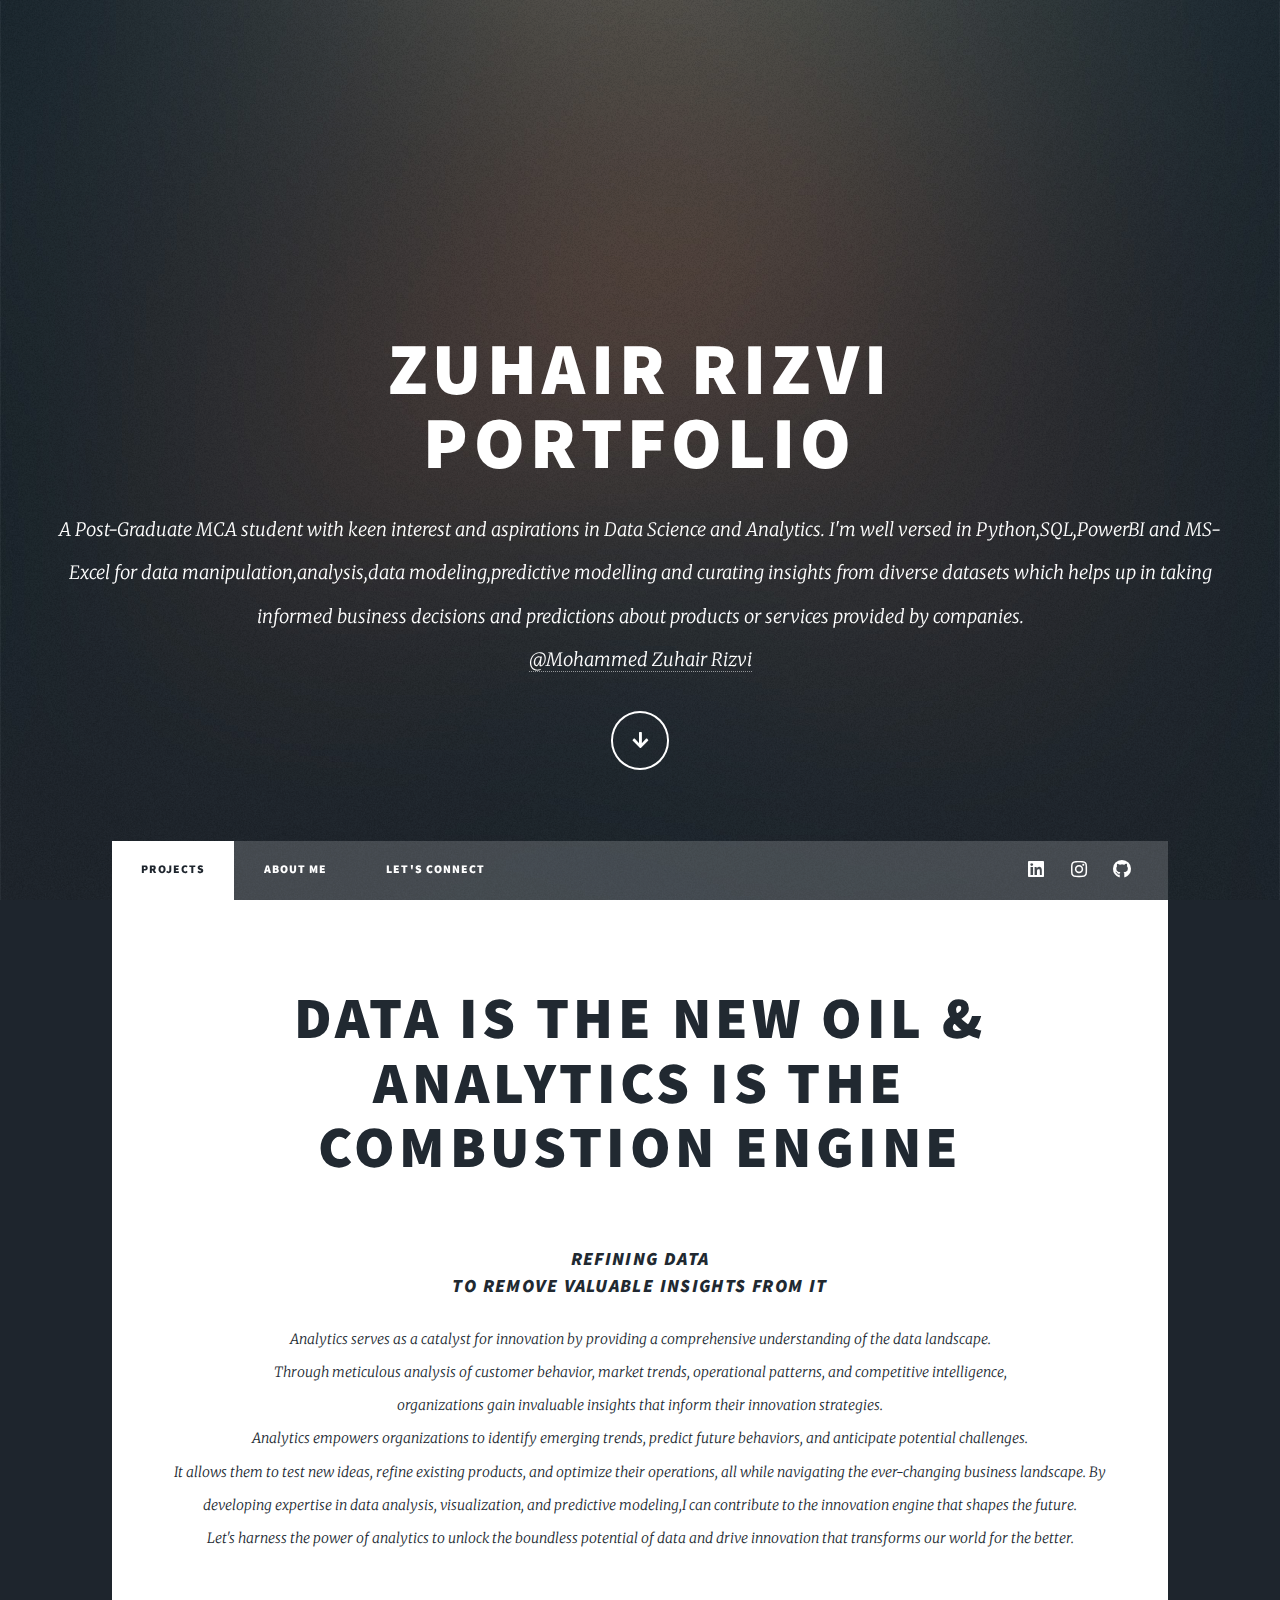
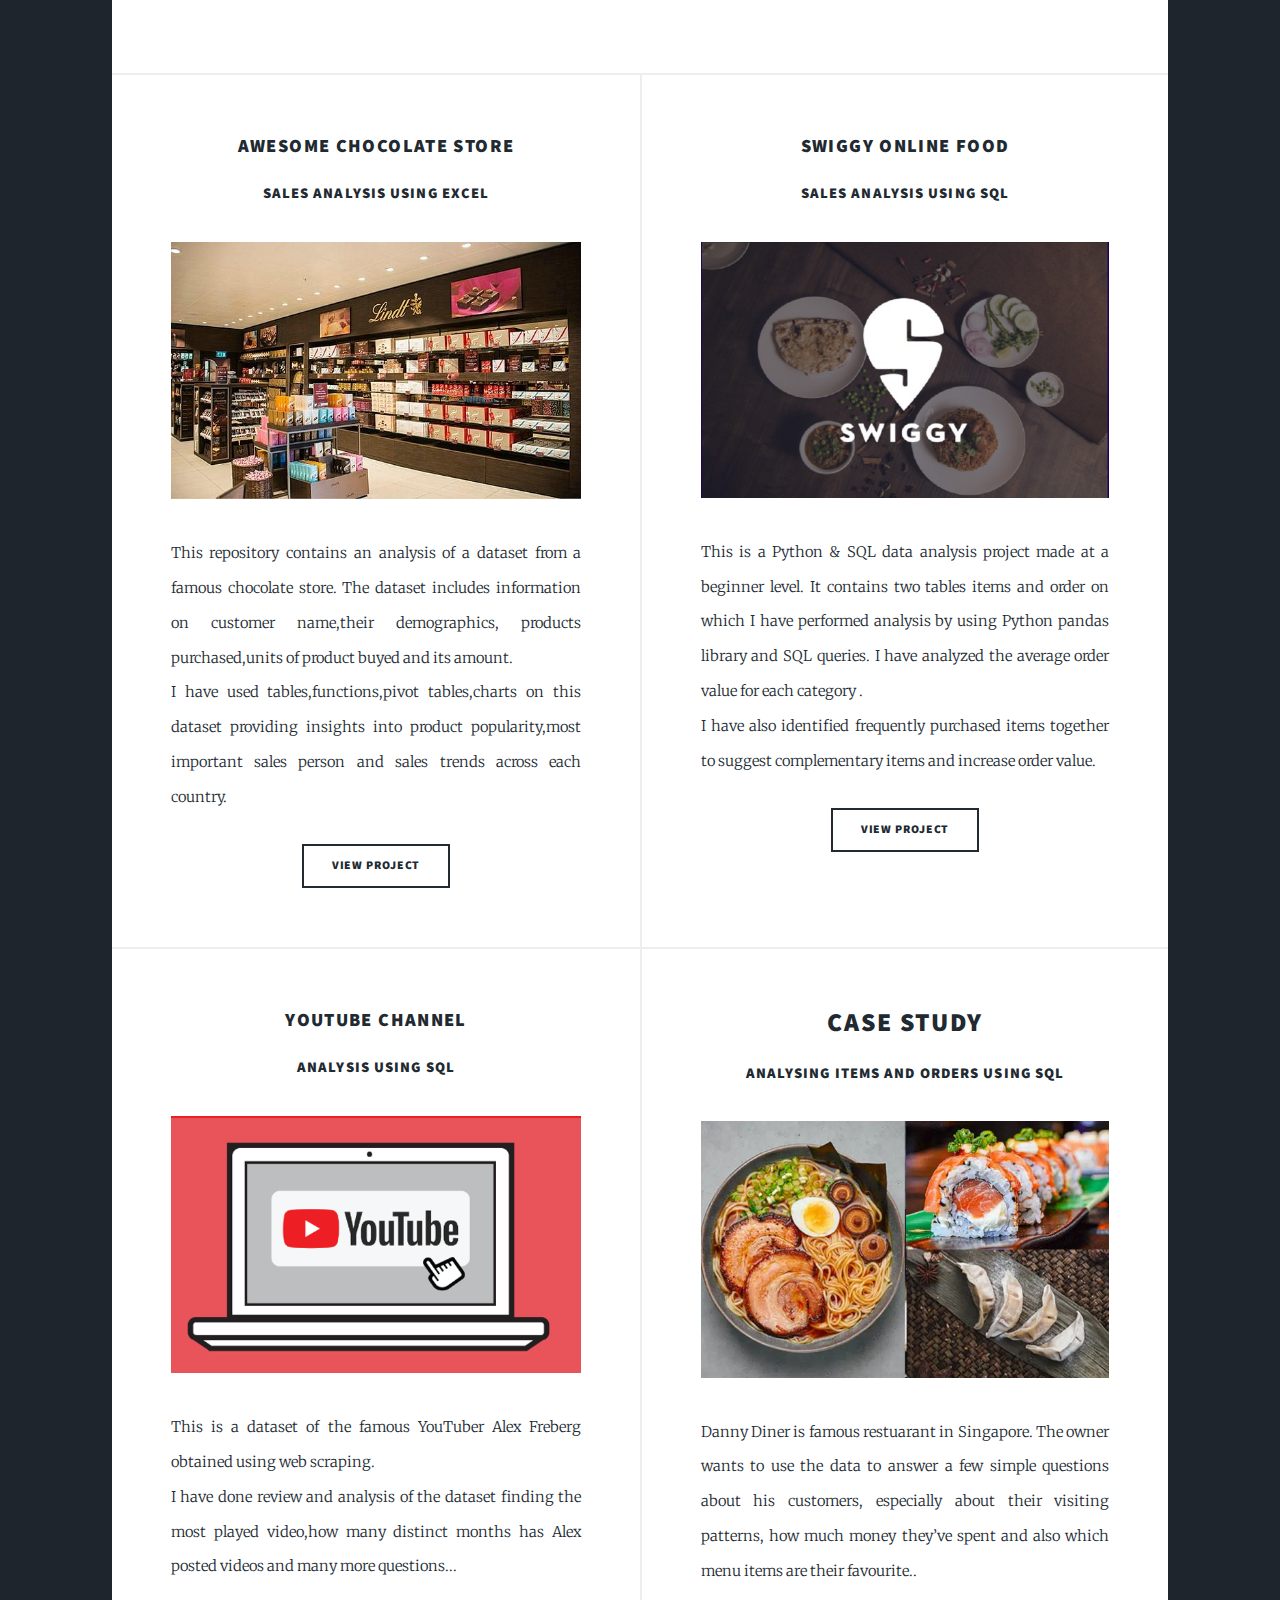
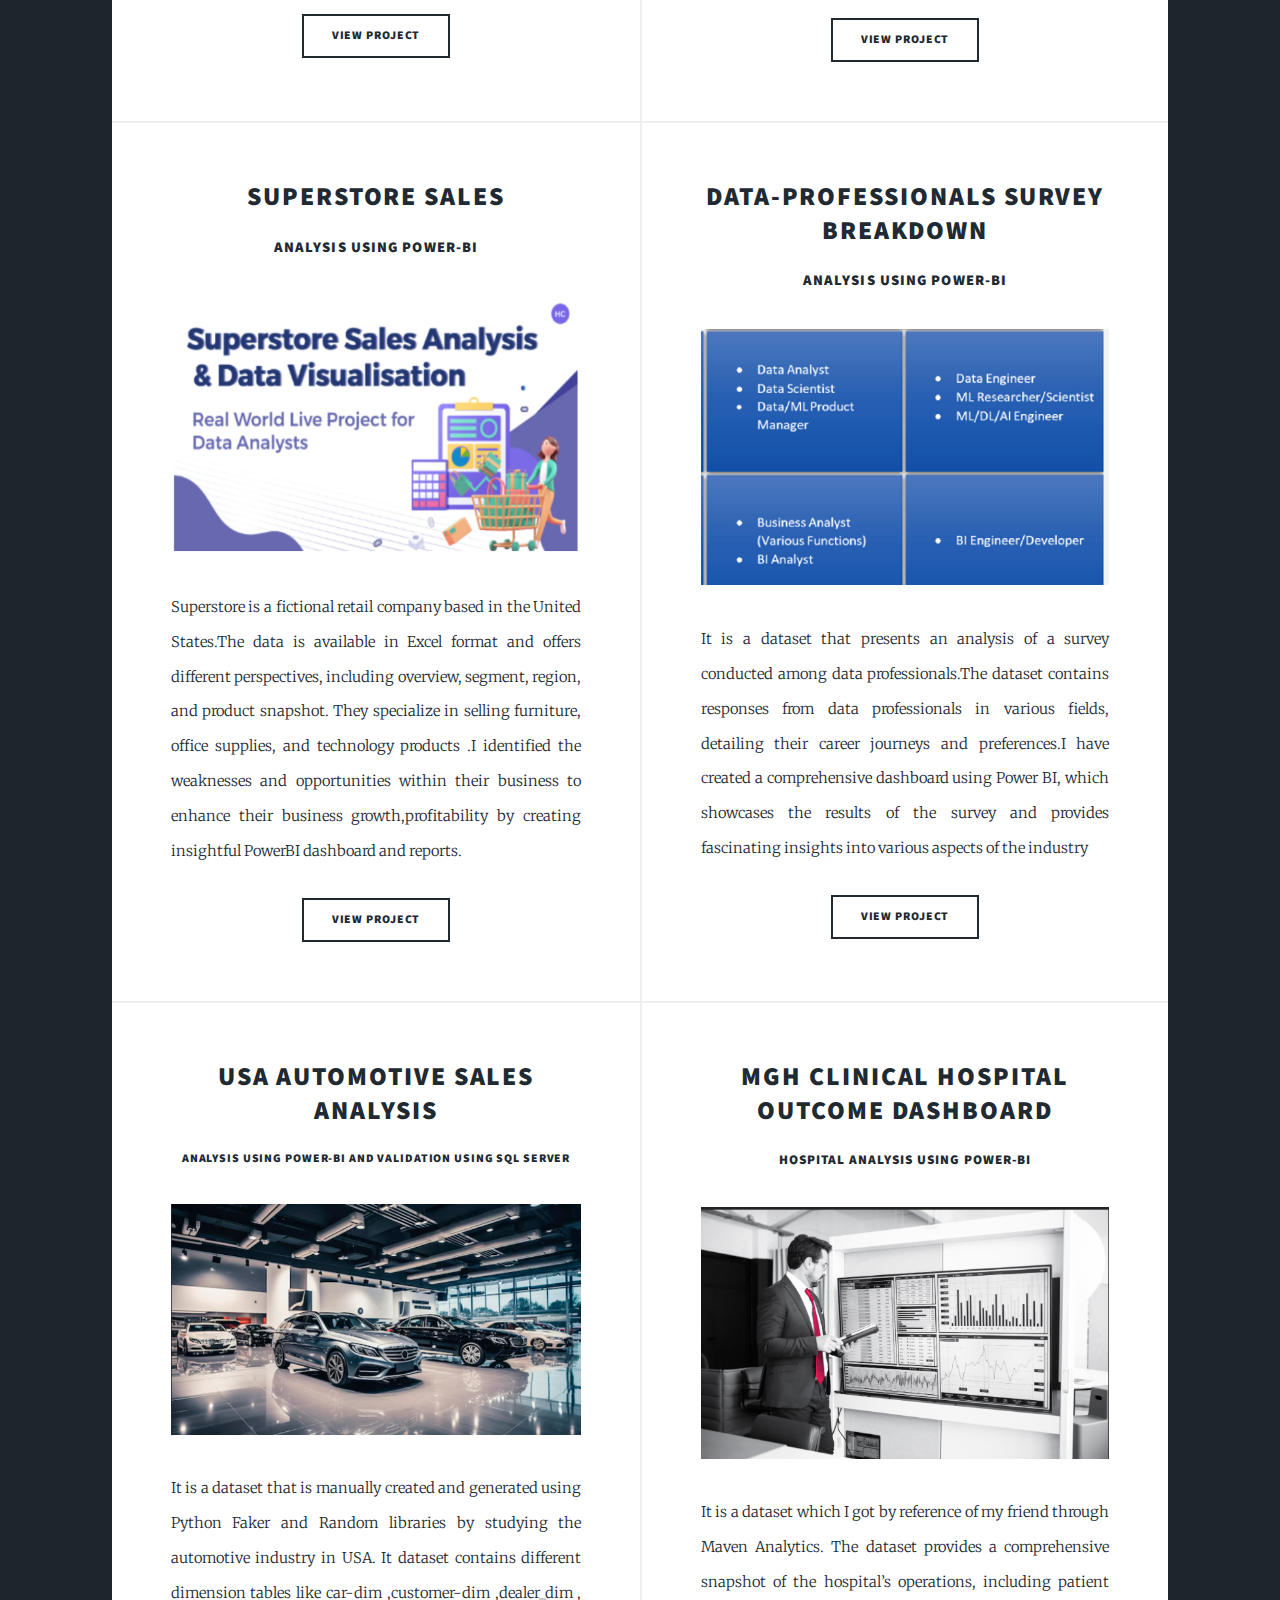
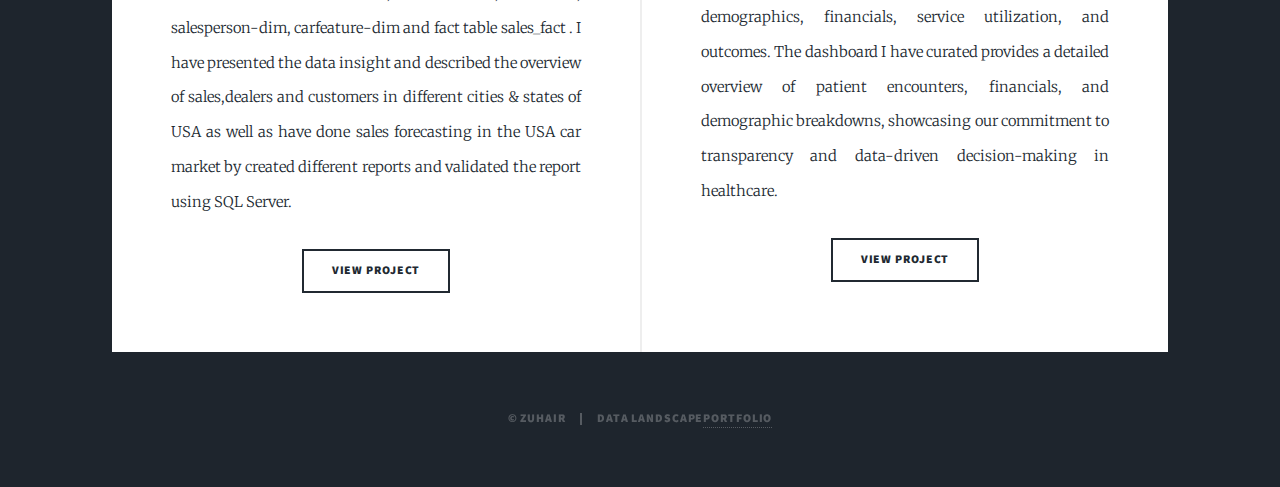
==== index.html @ 1ebadb8a "Add files via upload" ====
<!DOCTYPE HTML>
<!--
	Massively by HTML5 UP
	html5up.net | @ajlkn
	Free for personal and commercial use under the CCA 3.0 license (html5up.net/license)
-->
<html>
	<head>
		<title>Zuhair-Porfolio</title>
		<meta charset="utf-8" />
		<meta name="viewport" content="width=device-width, initial-scale=1, user-scalable=no" />
		<link rel="stylesheet" href="assets/css/main.css" />
		<noscript><link rel="stylesheet" href="assets/css/noscript.css" /></noscript>
	</head>
	<body class="is-preload">

		<!-- Wrapper -->
			<div id="wrapper" class="fade-in">

				<!-- Intro -->
					<div id="intro">
						<h1>Zuhair  Rizvi<br />
						Portfolio</h1>
						<p>A Post-Graduate MCA student with keen interest and aspirations in Data Science and Analytics. I'm well versed in Python,SQL,PowerBI and MS-Excel for data manipulation,analysis,data modeling,predictive modelling and curating insights from diverse datasets which helps up in taking informed business decisions and predictions about products or services provided by companies. <br><a href="https://www.linkedin.com/in/mohammed-zuhair-22825a1aa/">@Mohammed  Zuhair  Rizvi</a></p>
						<ul class="actions">
							<li><a href="#header" class="button icon solid solo fa-arrow-down scrolly">Continue</a></li>
						</ul>
					</div>

				<!-- Header -->
					<header id="header">
						<a href="index.html" class="logo">Portfolio</a>
					</header>

				<!-- Nav -->
					<nav id="nav">
						<ul class="links">
							<li class="active"><a href="index.html">Projects</a></li>
							<li><a href="about.html">About Me</a></li>
							<li><a href="contact.html">Let's Connect</a></li>
						</ul>
						<ul class="icons">
							<li><a href="https://www.linkedin.com/in/mohammed-zuhair-22825a1aa/" class="icon brands fa-linkedin"><span class="label">LinkedIn</span></a></li>
							<li><a href="https://www.instagram.com/mohdzohair19/" class="icon brands fa-instagram"><span class="label">Instagram</span></a></li>
							<li><a href="https://github.com/mzohair18" class="icon brands fa-github"><span class="label">GitHub</span></a></li>
						</ul>
					</nav>

				<!-- Main -->
					<div id="main">

						<!-- Featured Post -->
							<article class="post featured">
								<header class="major">
									<h2>Data is the New Oil &  Analytics is the combustion engine</h2>
									<br>
									<h3><i>Refining Data<br />
									to remove valuable insights from it</i></h3>
									<p style="font-size:14px">Analytics serves as a catalyst for innovation by providing a comprehensive understanding of the data landscape.<br> Through meticulous analysis of customer behavior, market trends, operational patterns, and competitive intelligence,<br> 
										organizations gain invaluable insights that inform their innovation strategies.<br>
										Analytics empowers organizations to identify emerging trends, predict future behaviors, and anticipate potential challenges.<br>
										 It allows them to test new ideas, refine existing products, and optimize their operations,
										 all while navigating the ever-changing business landscape.
										 By developing expertise in data analysis, visualization, and predictive modeling,I can contribute to the innovation engine that shapes the future.<br>  Let's harness the power of analytics
										 to unlock the boundless potential of data and drive innovation that transforms our world for the better.</p>
								</header>
								
							</article>

						<!-- Posts -->
							<section class="posts">
								<article>
									<header>
										
										<h3><a href="#">Awesome Chocolate store</a></h3>
											<h4>Sales analysis using Excel </h4>
									</header>
									<a href="https://github.com/mzohair18/chocolate_store_analysis_SQL" class="image fit"><img src="images/choc.jpg" alt="" /></a>
									<p>This repository contains an analysis of a dataset from a famous chocolate store. The dataset includes information on customer name,their demographics, products purchased,units of product buyed and its amount.<br> I have used tables,functions,pivot tables,charts on this dataset providing insights into product popularity,most important sales person and sales trends across each country.</p>
									<ul class="actions special">
										<li><a href="https://github.com/mzohair18/chocolate_store_analysis_SQL" class="button">VIew Project</a></li>
									</ul>
								</article>
								<article>
									<header>
										
										<h3><a href="#">Swiggy online food</a></h3>
										<h4>Sales Analysis using SQL</h4>
									</header>
									<a href="https://github.com/mzohair18/swiggy_sales_analysis_sql-python/blob/main/swiggy_sales.ipynb" class="image fit"><img src="images/swiggy.jpg" alt="" /></a>
									<p>This is a Python & SQL data analysis project made at a beginner level. It contains two tables items and order on which I have performed analysis by using Python pandas library and SQL queries. I have analyzed the average order value for each category .<br>I have also  identified frequently purchased items together to suggest complementary items and increase order value.</p>
									<ul class="actions special">
										<li><a href="https://github.com/mzohair18/swiggy_sales_analysis_sql-python" class="button">View Project</a></li>
									</ul>
								</article>
								<article>
									<header>
										
										<h3><a href="#">YouTube channel</a></h3>
										<h4>Analysis using SQL</h4>
									</header>
									<a href="https://github.com/mzohair18/youtube_channel_analysis" class="image fit"><img src="images/youtube.jpg" alt="" /></a>
									<p>This is a dataset of the famous YouTuber Alex Freberg obtained using web scraping.<br> I have done review and analysis of the dataset finding the most played video,how many distinct months has Alex posted videos and many more questions... </p>
									<ul class="actions special">
										<li><a href="https://github.com/mzohair18/youtube_channel_analysis/blob/main/ytube_channel_analysis.sql" class="button">View Project</a></li>
									</ul>
								</article>
								<article>
									<header>
										
										<h2><a href="#">Case study </a></h2>
										<h4>Analysing items and orders using SQL</h4>
									</header>
									<a href="https://github.com/mzohair18/danny-s_diner_casestudy/blob/main/answer_queries.sql" class="image fit"><img src="images/sushi_ramen.jpg" alt="" /></a>
									<p>Danny Diner is famous restuarant in Singapore. The owner wants to use the data to answer a few simple questions about his customers, especially about their visiting patterns, how much money they’ve spent and also which menu items are their favourite..</p>
									<ul class="actions special">
										<li><a href="https://github.com/mzohair18/danny-s_diner_casestudy" class="button">View Project</a></li>
									</ul>
								</article>
								<article>
									<header>
										
										<h2><a href="#">SuperStore Sales</a></h2>
										<h4>Analysis using Power-BI</h4>
									</header>
									<a href="https://github.com/mzohair18/superstore_sales_analysis_PowerBI" class="image fit"><img src="images/superstore.jpg" alt="" /></a>
									<p>Superstore is a fictional retail company based in the United States.The data is available in Excel format and offers different perspectives, including overview, segment, region, and product snapshot. They specialize in selling furniture, office supplies, and technology products .I identified the weaknesses and opportunities within their business to enhance their business growth,profitability by creating insightful PowerBI dashboard and reports.</p>
									<ul class="actions special">
										<li><a href="https://github.com/mzohair18/superstore_sales_analysis_PowerBI" class="button">View Project</a></li>
									</ul>
								</article>
								<article>
									<header>
										
										<h2><a href="#">Data-Professionals survey breakdown</a></h2>
										<h4>Analysis using Power-BI</h4>
									</header>
									<a href="https://github.com/mzohair18/data-aspirants_survey" class="image fit"><img src="images/aspirants.jpg" alt="" /></a>
									<p>It is a dataset that presents an analysis of a survey conducted among data professionals.The dataset contains responses from data professionals in various fields, detailing their career journeys and preferences.I have created a comprehensive dashboard using Power BI, which showcases the results of the survey and provides fascinating insights into various aspects of the industry</p>
									<ul class="actions special">
										<li><a href="https://github.com/mzohair18/data-aspirants_survey" class="button">View Project</a></li>
									</ul>
								</article>

								<article>
									<header>
										
										<h2><a href="#">USA Automotive sales analysis</a></h2>
										<h6>Analysis using Power-BI and validation using SQL Server</h6>
									</header>
									<a href="https://github.com/mzohair18/data-aspirants_survey" class="image fit"><img src="images/car_sales.png" alt="" /></a>
									<p>It is a dataset that is manually created and generated using Python Faker and Random libraries by studying the automotive industry in USA. It dataset contains different dimension tables like car-dim ,customer-dim ,dealer_dim , salesperson-dim, carfeature-dim and fact table sales_fact . I have presented the data insight and described the overview of sales,dealers and customers in different cities & states of USA as well as have done sales forecasting in the USA car market by created different reports and validated the report using SQL Server.</p>
									<ul class="actions special">
										<li><a href="https://app.powerbi.com/view?r=eyJrIjoiZjdjOGNkZDQtNWQxMS00YTcwLTgwZmEtOTM4NzhjYzNiODgwIiwidCI6IjBlMDM4ZDY2LTFmZTEtNGRhMS1iNjdiLTEyYTViNDJjNGJhOCJ9" class="button">View Project</a></li>
									</ul>
								</article>

								<article>
									<header>
										
										<h2><a href="#">MGH Clinical Hospital Outcome Dashboard</a></h2>
										<h5>Hospital Analysis using Power-BI</h5>
									</header>
									<a href="https://github.com/mzohair18/data-aspirants_survey" class="image fit"><img src="images/heathcare.PNG" alt="" /></a>
									<p>It is a dataset which I got by reference of my friend through Maven Analytics. The dataset provides a comprehensive snapshot of the hospital’s operations, including patient demographics, financials, service utilization, and outcomes. The dashboard I have curated provides a detailed overview of patient encounters, financials, and demographic breakdowns, showcasing our commitment to transparency and data-driven decision-making in healthcare.</p>
									<ul class="actions special">
										<li><a href="https://app.powerbi.com/view?r=eyJrIjoiNWIwNjM5MGItZDFlMi00YTYyLTk4YjktODhmNTUzYjVlOTY3IiwidCI6IjBlMDM4ZDY2LTFmZTEtNGRhMS1iNjdiLTEyYTViNDJjNGJhOCJ9" class="button">View Project</a></li>
									</ul>
								</article>
							</section>
					</div>

				

				<!-- Copyright -->
				<div id="copyright">
					<ul><li>&copy; Zuhair </li><li>Data Landscape<a href="index.html">Portfolio</a></li></ul>
				</div>

			</div>

		<!-- Scripts -->
			<script src="assets/js/jquery.min.js"></script>
			<script src="assets/js/jquery.scrollex.min.js"></script>
			<script src="assets/js/jquery.scrolly.min.js"></script>
			<script src="assets/js/browser.min.js"></script>
			<script src="assets/js/breakpoints.min.js"></script>
			<script src="assets/js/util.js"></script>
			<script src="assets/js/main.js"></script>

	</body>
</html>
---- assets/css/main.css ----
@import url(fontawesome-all.min.css);
@import url("https://fonts.googleapis.com/css?family=Merriweather:300,700,300italic,700italic|Source+Sans+Pro:900");

/*
	Massively by HTML5 UP
	html5up.net | @ajlkn
	Free for personal and commercial use under the CCA 3.0 license (html5up.net/license)
*/

html, body, div, span, applet, object,
iframe, h1, h2, h3, h4, h5, h6, p, blockquote,
pre, a, abbr, acronym, address, big, cite,
code, del, dfn, em, img, ins, kbd, q, s, samp,
small, strike, strong, sub, sup, tt, var, b,
u, i, center, dl, dt, dd, ol, ul, li, fieldset,
form, label, legend, table, caption, tbody,
tfoot, thead, tr, th, td, article, aside,
canvas, details, embed, figure, figcaption,
footer, header, hgroup, menu, nav, output, ruby,
section, summary, time, mark, audio, video {
	margin: 0;
	padding: 0;
	border: 0;
	font-size: 100%;
	font: inherit;
	vertical-align: baseline;}

article, aside, details, figcaption, figure,
footer, header, hgroup, menu, nav, section {
	display: block;}

body {
	line-height: 1;
}

ol, ul {
	list-style: none;
}

blockquote, q {
	quotes: none;
}

	blockquote:before, blockquote:after, q:before, q:after {
		content: '';
		content: none;
	}

table {
	border-collapse: collapse;
	border-spacing: 0;
}

body {
	-webkit-text-size-adjust: none;
}

mark {
	background-color: transparent;
	color: inherit;
}


input::-moz-focus-inner {
	border: 0;
	padding: 0;
}

input, select, textarea {
	-moz-appearance: none;
	-webkit-appearance: none;
	-ms-appearance: none;
	appearance: none;
}
.img-class{
	object-fit: scale-down;
	height: auto; 
	max-width: 100%;

}

/* Basic */

	@-ms-viewport {
		width: device-width;
	}

	body {
		-ms-overflow-style: scrollbar;
	}

	@media screen and (max-width: 480px) {

		html, body {
			min-width: 320px;
		}

	}

	html {
		box-sizing: border-box;
	}

	*, *:before, *:after {
		box-sizing: inherit;
	}

	body {
		background-color: #1e252d;
	}

		body.is-preload *, body.is-preload *:before, body.is-preload *:after {
			-moz-animation: none !important;
			-webkit-animation: none !important;
			-ms-animation: none !important;
			animation: none !important;
			-moz-transition: none !important;
			-webkit-transition: none !important;
			-ms-transition: none !important;
			transition: none !important;
		}

/* Type */

	html {
		font-size: 16pt;
	}

		@media screen and (max-width: 1680px) {

			html {
				font-size: 12pt;
			}

		}

		@media screen and (max-width: 1280px) {

			html {
				font-size: 11pt;
			}

		}

		@media screen and (max-width: 360px) {

			html {
				font-size: 10pt;
			}

		}

	body {
		color: #212931;
	}

	body, input, select, textarea {
		font-family: "Merriweather", Georgia, serif;
		font-weight: 300;
		font-size: 1rem;
		line-height: 2.375;
	}

	a {
		-moz-transition: color 0.2s ease-in-out, background-color 0.2s ease-in-out, border-color 0.2s ease-in-out, box-shadow 0.2s ease-in-out;
		-webkit-transition: color 0.2s ease-in-out, background-color 0.2s ease-in-out, border-color 0.2s ease-in-out, box-shadow 0.2s ease-in-out;
		-ms-transition: color 0.2s ease-in-out, background-color 0.2s ease-in-out, border-color 0.2s ease-in-out, box-shadow 0.2s ease-in-out;
		transition: color 0.2s ease-in-out, background-color 0.2s ease-in-out, border-color 0.2s ease-in-out, box-shadow 0.2s ease-in-out;
		border-bottom: dotted 1px;
		text-decoration: none;
	}

		a:hover {
			border-bottom-color: transparent;
		}

	strong, b {
		font-weight: 600;
	}

	em, i {
		font-style: italic;
	}

	p {
		text-align: justify;
		margin: 0 0 2rem 0;
	}

	h1, h2, h3, h4, h5, h6 {
		font-family: "Source Sans Pro", Helvetica, sans-serif;
		font-weight: 900;
		line-height: 1.5;
		letter-spacing: 0.075em;
		text-transform: uppercase;
		margin: 0 0 1rem 0;
	}

		h1 a, h2 a, h3 a, h4 a, h5 a, h6 a {
			border-bottom: 0;
			color: inherit;
			text-decoration: none;
		}

	h1 {
		font-size: 4rem;
		line-height: 1.1;
		margin: 0 0 2rem 0;
	}

	h2 {
		font-size: 1.75rem;
		line-height: 1.3;
		margin: 0 0 1.5rem 0;
	}

	h3 {
		font-size: 1.25rem;
		margin: 0 0 1.5rem 0;
	}

	h4 {
		font-size: 1rem;
	}

	h5 {
		font-size: 0.9rem;
	}

	h6 {
		font-size: 0.8rem;
	}

	sub {
		font-size: 0.8rem;
		position: relative;
		top: 0.5rem;
	}

	sup {
		font-size: 0.8rem;
		position: relative;
		top: -0.5rem;
	}

	blockquote {
		border-left: solid 4px;
		font-style: italic;
		margin: 0 0 2rem 0;
		padding: 0.5rem 0 0.5rem 2rem;
	}

	code {
		border: solid 2px;
		font-family: "Courier New", monospace;
		font-size: 0.9rem;
		margin: 0 0.25rem;
		padding: 0.25rem 0.65rem;
	}

	pre {
		-webkit-overflow-scrolling: touch;
		font-family: "Courier New", monospace;
		font-size: 0.9rem;
		margin: 0 0 2rem 0;
	}

		pre code {
			display: block;
			line-height: 1.75;
			padding: 1rem 1.5rem;
			overflow-x: auto;
		}

	hr {
		border: 0;
		border-bottom: solid 2px;
		margin: 3rem 0;
	}

		hr.major {
			margin: 5rem 0;
		}

	.align-left {
		text-align: left;
	}

	.align-center {
		text-align: center;
	}

	.align-right {
		text-align: right;
	}
	.section-header1 {
		text-align: center;
		margin: 0 auto;
		padding: 0 40px;
		font: 300 60px 'Oswald', sans-serif;
		color: #fff;
		text-transform: uppercase;
		letter-spacing: 6px;
	  }

	input, select, textarea {
		color: #212931;
	}

	a {
		color: #212931;
		border-bottom-color: rgba(33, 41, 49, 0.5);
	}

		a:hover {
			border-bottom-color: transparent;
			color: #18bfef !important;
		}

	strong, b {
		color: #212931;
	}

	h1, h2, h3, h4, h5, h6 {
		color: #212931;
	}

	blockquote {
		border-left-color: #eeeeee;
	}

	code {
		background: rgba(220, 220, 220, 0.25);
		border-color: #eeeeee;
	}

	hr {
		border-bottom-color: #eeeeee;
	}

/* Row */

	.row {
		display: flex;
		flex-wrap: wrap;
		box-sizing: border-box;
		align-items: stretch;
	}

		.row > * {
			box-sizing: border-box;
		}

		.row.gtr-uniform > * > :last-child {
			margin-bottom: 0;
		}

		.row.aln-left {
			justify-content: flex-start;
		}

		.row.aln-center {
			justify-content: center;
		}

		.row.aln-right {
			justify-content: flex-end;
		}

		.row.aln-top {
			align-items: flex-start;
		}

		.row.aln-middle {
			align-items: center;
		}

		.row.aln-bottom {
			align-items: flex-end;
		}

		.row > .imp {
			order: -1;
		}

		.row > .col-1 {
			width: 8.33333%;
		}

		.row > .off-1 {
			margin-left: 8.33333%;
		}

		.row > .col-2 {
			width: 16.66667%;
		}

		.row > .off-2 {
			margin-left: 16.66667%;
		}

		.row > .col-3 {
			width: 25%;
		}

		.row > .off-3 {
			margin-left: 25%;
		}

		.row > .col-4 {
			width: 33.33333%;
		}

		.row > .off-4 {
			margin-left: 33.33333%;
		}

		.row > .col-5 {
			width: 41.66667%;
		}

		.row > .off-5 {
			margin-left: 41.66667%;
		}

		.row > .col-6 {
			width: 50%;
		}

		.row > .off-6 {
			margin-left: 50%;
		}

		.row > .col-7 {
			width: 58.33333%;
		}

		.row > .off-7 {
			margin-left: 58.33333%;
		}

		.row > .col-8 {
			width: 66.66667%;
		}

		.row > .off-8 {
			margin-left: 66.66667%;
		}

		.row > .col-9 {
			width: 75%;
		}

		.row > .off-9 {
			margin-left: 75%;
		}

		.row > .col-10 {
			width: 83.33333%;
		}

		.row > .off-10 {
			margin-left: 83.33333%;
		}

		.row > .col-11 {
			width: 91.66667%;
		}

		.row > .off-11 {
			margin-left: 91.66667%;
		}

		.row > .col-12 {
			width: 100%;
		}

		.row > .off-12 {
			margin-left: 100%;
		}

		.row.gtr-0 {
			margin-top: 0;
			margin-left: 0rem;
		}

			.row.gtr-0 > * {
				padding: 0 0 0 0rem;
			}

			.row.gtr-0.gtr-uniform {
				margin-top: 0rem;
			}

				.row.gtr-0.gtr-uniform > * {
					padding-top: 0rem;
				}

		.row.gtr-25 {
			margin-top: 0;
			margin-left: -0.375rem;
		}

			.row.gtr-25 > * {
				padding: 0 0 0 0.375rem;
			}

			.row.gtr-25.gtr-uniform {
				margin-top: -0.375rem;
			}

				.row.gtr-25.gtr-uniform > * {
					padding-top: 0.375rem;
				}

		.row.gtr-50 {
			margin-top: 0;
			margin-left: -0.75rem;
		}

			.row.gtr-50 > * {
				padding: 0 0 0 0.75rem;
			}

			.row.gtr-50.gtr-uniform {
				margin-top: -0.75rem;
			}

				.row.gtr-50.gtr-uniform > * {
					padding-top: 0.75rem;
				}

		.row {
			margin-top: 0;
			margin-left: -1.5rem;
		}

			.row > * {
				padding: 0 0 0 1.5rem;
			}

			.row.gtr-uniform {
				margin-top: -1.5rem;
			}

				.row.gtr-uniform > * {
					padding-top: 1.5rem;
				}

		.row.gtr-150 {
			margin-top: 0;
			margin-left: -2.25rem;
		}

			.row.gtr-150 > * {
				padding: 0 0 0 2.25rem;
			}

			.row.gtr-150.gtr-uniform {
				margin-top: -2.25rem;
			}

				.row.gtr-150.gtr-uniform > * {
					padding-top: 2.25rem;
				}

		.row.gtr-200 {
			margin-top: 0;
			margin-left: -3rem;
		}

			.row.gtr-200 > * {
				padding: 0 0 0 3rem;
			}

			.row.gtr-200.gtr-uniform {
				margin-top: -3rem;
			}

				.row.gtr-200.gtr-uniform > * {
					padding-top: 3rem;
				}

		@media screen and (max-width: 1680px) {

			.row {
				display: flex;
				flex-wrap: wrap;
				box-sizing: border-box;
				align-items: stretch;
			}

				.row > * {
					box-sizing: border-box;
				}

				.row.gtr-uniform > * > :last-child {
					margin-bottom: 0;
				}

				.row.aln-left {
					justify-content: flex-start;
				}

				.row.aln-center {
					justify-content: center;
				}

				.row.aln-right {
					justify-content: flex-end;
				}

				.row.aln-top {
					align-items: flex-start;
				}

				.row.aln-middle {
					align-items: center;
				}

				.row.aln-bottom {
					align-items: flex-end;
				}

				.row > .imp-xlarge {
					order: -1;
				}

				.row > .col-1-xlarge {
					width: 8.33333%;
				}

				.row > .off-1-xlarge {
					margin-left: 8.33333%;
				}

				.row > .col-2-xlarge {
					width: 16.66667%;
				}

				.row > .off-2-xlarge {
					margin-left: 16.66667%;
				}

				.row > .col-3-xlarge {
					width: 25%;
				}

				.row > .off-3-xlarge {
					margin-left: 25%;
				}

				.row > .col-4-xlarge {
					width: 33.33333%;
				}

				.row > .off-4-xlarge {
					margin-left: 33.33333%;
				}

				.row > .col-5-xlarge {
					width: 41.66667%;
				}

				.row > .off-5-xlarge {
					margin-left: 41.66667%;
				}

				.row > .col-6-xlarge {
					width: 50%;
				}

				.row > .off-6-xlarge {
					margin-left: 50%;
				}

				.row > .col-7-xlarge {
					width: 58.33333%;
				}

				.row > .off-7-xlarge {
					margin-left: 58.33333%;
				}

				.row > .col-8-xlarge {
					width: 66.66667%;
				}

				.row > .off-8-xlarge {
					margin-left: 66.66667%;
				}

				.row > .col-9-xlarge {
					width: 75%;
				}

				.row > .off-9-xlarge {
					margin-left: 75%;
				}

				.row > .col-10-xlarge {
					width: 83.33333%;
				}

				.row > .off-10-xlarge {
					margin-left: 83.33333%;
				}

				.row > .col-11-xlarge {
					width: 91.66667%;
				}

				.row > .off-11-xlarge {
					margin-left: 91.66667%;
				}

				.row > .col-12-xlarge {
					width: 100%;
				}

				.row > .off-12-xlarge {
					margin-left: 100%;
				}

				.row.gtr-0 {
					margin-top: 0;
					margin-left: 0rem;
				}

					.row.gtr-0 > * {
						padding: 0 0 0 0rem;
					}

					.row.gtr-0.gtr-uniform {
						margin-top: 0rem;
					}

						.row.gtr-0.gtr-uniform > * {
							padding-top: 0rem;
						}

				.row.gtr-25 {
					margin-top: 0;
					margin-left: -0.375rem;
				}

					.row.gtr-25 > * {
						padding: 0 0 0 0.375rem;
					}

					.row.gtr-25.gtr-uniform {
						margin-top: -0.375rem;
					}

						.row.gtr-25.gtr-uniform > * {
							padding-top: 0.375rem;
						}

				.row.gtr-50 {
					margin-top: 0;
					margin-left: -0.75rem;
				}

					.row.gtr-50 > * {
						padding: 0 0 0 0.75rem;
					}

					.row.gtr-50.gtr-uniform {
						margin-top: -0.75rem;
					}

						.row.gtr-50.gtr-uniform > * {
							padding-top: 0.75rem;
						}

				.row {
					margin-top: 0;
					margin-left: -1.5rem;
				}

					.row > * {
						padding: 0 0 0 1.5rem;
					}

					.row.gtr-uniform {
						margin-top: -1.5rem;
					}

						.row.gtr-uniform > * {
							padding-top: 1.5rem;
						}

				.row.gtr-150 {
					margin-top: 0;
					margin-left: -2.25rem;
				}

					.row.gtr-150 > * {
						padding: 0 0 0 2.25rem;
					}

					.row.gtr-150.gtr-uniform {
						margin-top: -2.25rem;
					}

						.row.gtr-150.gtr-uniform > * {
							padding-top: 2.25rem;
						}

				.row.gtr-200 {
					margin-top: 0;
					margin-left: -3rem;
				}

					.row.gtr-200 > * {
						padding: 0 0 0 3rem;
					}

					.row.gtr-200.gtr-uniform {
						margin-top: -3rem;
					}

						.row.gtr-200.gtr-uniform > * {
							padding-top: 3rem;
						}

		}

		@media screen and (max-width: 1280px) {

			.row {
				display: flex;
				flex-wrap: wrap;
				box-sizing: border-box;
				align-items: stretch;
			}

				.row > * {
					box-sizing: border-box;
				}

				.row.gtr-uniform > * > :last-child {
					margin-bottom: 0;
				}

				.row.aln-left {
					justify-content: flex-start;
				}

				.row.aln-center {
					justify-content: center;
				}

				.row.aln-right {
					justify-content: flex-end;
				}

				.row.aln-top {
					align-items: flex-start;
				}

				.row.aln-middle {
					align-items: center;
				}

				.row.aln-bottom {
					align-items: flex-end;
				}

				.row > .imp-large {
					order: -1;
				}

				.row > .col-1-large {
					width: 8.33333%;
				}

				.row > .off-1-large {
					margin-left: 8.33333%;
				}

				.row > .col-2-large {
					width: 16.66667%;
				}

				.row > .off-2-large {
					margin-left: 16.66667%;
				}

				.row > .col-3-large {
					width: 25%;
				}

				.row > .off-3-large {
					margin-left: 25%;
				}

				.row > .col-4-large {
					width: 33.33333%;
				}

				.row > .off-4-large {
					margin-left: 33.33333%;
				}

				.row > .col-5-large {
					width: 41.66667%;
				}

				.row > .off-5-large {
					margin-left: 41.66667%;
				}

				.row > .col-6-large {
					width: 50%;
				}

				.row > .off-6-large {
					margin-left: 50%;
				}

				.row > .col-7-large {
					width: 58.33333%;
				}

				.row > .off-7-large {
					margin-left: 58.33333%;
				}

				.row > .col-8-large {
					width: 66.66667%;
				}

				.row > .off-8-large {
					margin-left: 66.66667%;
				}

				.row > .col-9-large {
					width: 75%;
				}

				.row > .off-9-large {
					margin-left: 75%;
				}

				.row > .col-10-large {
					width: 83.33333%;
				}

				.row > .off-10-large {
					margin-left: 83.33333%;
				}

				.row > .col-11-large {
					width: 91.66667%;
				}

				.row > .off-11-large {
					margin-left: 91.66667%;
				}

				.row > .col-12-large {
					width: 100%;
				}

				.row > .off-12-large {
					margin-left: 100%;
				}

				.row.gtr-0 {
					margin-top: 0;
					margin-left: 0rem;
				}

					.row.gtr-0 > * {
						padding: 0 0 0 0rem;
					}

					.row.gtr-0.gtr-uniform {
						margin-top: 0rem;
					}

						.row.gtr-0.gtr-uniform > * {
							padding-top: 0rem;
						}

				.row.gtr-25 {
					margin-top: 0;
					margin-left: -0.375rem;
				}

					.row.gtr-25 > * {
						padding: 0 0 0 0.375rem;
					}

					.row.gtr-25.gtr-uniform {
						margin-top: -0.375rem;
					}

						.row.gtr-25.gtr-uniform > * {
							padding-top: 0.375rem;
						}

				.row.gtr-50 {
					margin-top: 0;
					margin-left: -0.75rem;
				}

					.row.gtr-50 > * {
						padding: 0 0 0 0.75rem;
					}

					.row.gtr-50.gtr-uniform {
						margin-top: -0.75rem;
					}

						.row.gtr-50.gtr-uniform > * {
							padding-top: 0.75rem;
						}

				.row {
					margin-top: 0;
					margin-left: -1.5rem;
				}

					.row > * {
						padding: 0 0 0 1.5rem;
					}

					.row.gtr-uniform {
						margin-top: -1.5rem;
					}

						.row.gtr-uniform > * {
							padding-top: 1.5rem;
						}

				.row.gtr-150 {
					margin-top: 0;
					margin-left: -2.25rem;
				}

					.row.gtr-150 > * {
						padding: 0 0 0 2.25rem;
					}

					.row.gtr-150.gtr-uniform {
						margin-top: -2.25rem;
					}

						.row.gtr-150.gtr-uniform > * {
							padding-top: 2.25rem;
						}

				.row.gtr-200 {
					margin-top: 0;
					margin-left: -3rem;
				}

					.row.gtr-200 > * {
						padding: 0 0 0 3rem;
					}

					.row.gtr-200.gtr-uniform {
						margin-top: -3rem;
					}

						.row.gtr-200.gtr-uniform > * {
							padding-top: 3rem;
						}

		}

		@media screen and (max-width: 980px) {

			.row {
				display: flex;
				flex-wrap: wrap;
				box-sizing: border-box;
				align-items: stretch;
			}

				.row > * {
					box-sizing: border-box;
				}

				.row.gtr-uniform > * > :last-child {
					margin-bottom: 0;
				}

				.row.aln-left {
					justify-content: flex-start;
				}

				.row.aln-center {
					justify-content: center;
				}

				.row.aln-right {
					justify-content: flex-end;
				}

				.row.aln-top {
					align-items: flex-start;
				}

				.row.aln-middle {
					align-items: center;
				}

				.row.aln-bottom {
					align-items: flex-end;
				}

				.row > .imp-medium {
					order: -1;
				}

				.row > .col-1-medium {
					width: 8.33333%;
				}

				.row > .off-1-medium {
					margin-left: 8.33333%;
				}

				.row > .col-2-medium {
					width: 16.66667%;
				}

				.row > .off-2-medium {
					margin-left: 16.66667%;
				}

				.row > .col-3-medium {
					width: 25%;
				}

				.row > .off-3-medium {
					margin-left: 25%;
				}

				.row > .col-4-medium {
					width: 33.33333%;
				}

				.row > .off-4-medium {
					margin-left: 33.33333%;
				}

				.row > .col-5-medium {
					width: 41.66667%;
				}

				.row > .off-5-medium {
					margin-left: 41.66667%;
				}

				.row > .col-6-medium {
					width: 50%;
				}

				.row > .off-6-medium {
					margin-left: 50%;
				}

				.row > .col-7-medium {
					width: 58.33333%;
				}

				.row > .off-7-medium {
					margin-left: 58.33333%;
				}

				.row > .col-8-medium {
					width: 66.66667%;
				}

				.row > .off-8-medium {
					margin-left: 66.66667%;
				}

				.row > .col-9-medium {
					width: 75%;
				}

				.row > .off-9-medium {
					margin-left: 75%;
				}

				.row > .col-10-medium {
					width: 83.33333%;
				}

				.row > .off-10-medium {
					margin-left: 83.33333%;
				}

				.row > .col-11-medium {
					width: 91.66667%;
				}

				.row > .off-11-medium {
					margin-left: 91.66667%;
				}

				.row > .col-12-medium {
					width: 100%;
				}

				.row > .off-12-medium {
					margin-left: 100%;
				}

				.row.gtr-0 {
					margin-top: 0;
					margin-left: 0rem;
				}

					.row.gtr-0 > * {
						padding: 0 0 0 0rem;
					}

					.row.gtr-0.gtr-uniform {
						margin-top: 0rem;
					}

						.row.gtr-0.gtr-uniform > * {
							padding-top: 0rem;
						}

				.row.gtr-25 {
					margin-top: 0;
					margin-left: -0.375rem;
				}

					.row.gtr-25 > * {
						padding: 0 0 0 0.375rem;
					}

					.row.gtr-25.gtr-uniform {
						margin-top: -0.375rem;
					}

						.row.gtr-25.gtr-uniform > * {
							padding-top: 0.375rem;
						}

				.row.gtr-50 {
					margin-top: 0;
					margin-left: -0.75rem;
				}

					.row.gtr-50 > * {
						padding: 0 0 0 0.75rem;
					}

					.row.gtr-50.gtr-uniform {
						margin-top: -0.75rem;
					}

						.row.gtr-50.gtr-uniform > * {
							padding-top: 0.75rem;
						}

				.row {
					margin-top: 0;
					margin-left: -1.5rem;
				}

					.row > * {
						padding: 0 0 0 1.5rem;
					}

					.row.gtr-uniform {
						margin-top: -1.5rem;
					}

						.row.gtr-uniform > * {
							padding-top: 1.5rem;
						}

				.row.gtr-150 {
					margin-top: 0;
					margin-left: -2.25rem;
				}

					.row.gtr-150 > * {
						padding: 0 0 0 2.25rem;
					}

					.row.gtr-150.gtr-uniform {
						margin-top: -2.25rem;
					}

						.row.gtr-150.gtr-uniform > * {
							padding-top: 2.25rem;
						}

				.row.gtr-200 {
					margin-top: 0;
					margin-left: -3rem;
				}

					.row.gtr-200 > * {
						padding: 0 0 0 3rem;
					}

					.row.gtr-200.gtr-uniform {
						margin-top: -3rem;
					}

						.row.gtr-200.gtr-uniform > * {
							padding-top: 3rem;
						}

		}

		@media screen and (max-width: 736px) {

			.row {
				display: flex;
				flex-wrap: wrap;
				box-sizing: border-box;
				align-items: stretch;
			}

				.row > * {
					box-sizing: border-box;
				}

				.row.gtr-uniform > * > :last-child {
					margin-bottom: 0;
				}

				.row.aln-left {
					justify-content: flex-start;
				}

				.row.aln-center {
					justify-content: center;
				}

				.row.aln-right {
					justify-content: flex-end;
				}

				.row.aln-top {
					align-items: flex-start;
				}

				.row.aln-middle {
					align-items: center;
				}

				.row.aln-bottom {
					align-items: flex-end;
				}

				.row > .imp-small {
					order: -1;
				}

				.row > .col-1-small {
					width: 8.33333%;
				}

				.row > .off-1-small {
					margin-left: 8.33333%;
				}

				.row > .col-2-small {
					width: 16.66667%;
				}

				.row > .off-2-small {
					margin-left: 16.66667%;
				}

				.row > .col-3-small {
					width: 25%;
				}

				.row > .off-3-small {
					margin-left: 25%;
				}

				.row > .col-4-small {
					width: 33.33333%;
				}

				.row > .off-4-small {
					margin-left: 33.33333%;
				}

				.row > .col-5-small {
					width: 41.66667%;
				}

				.row > .off-5-small {
					margin-left: 41.66667%;
				}

				.row > .col-6-small {
					width: 50%;
				}

				.row > .off-6-small {
					margin-left: 50%;
				}

				.row > .col-7-small {
					width: 58.33333%;
				}

				.row > .off-7-small {
					margin-left: 58.33333%;
				}

				.row > .col-8-small {
					width: 66.66667%;
				}

				.row > .off-8-small {
					margin-left: 66.66667%;
				}

				.row > .col-9-small {
					width: 75%;
				}

				.row > .off-9-small {
					margin-left: 75%;
				}

				.row > .col-10-small {
					width: 83.33333%;
				}

				.row > .off-10-small {
					margin-left: 83.33333%;
				}

				.row > .col-11-small {
					width: 91.66667%;
				}

				.row > .off-11-small {
					margin-left: 91.66667%;
				}

				.row > .col-12-small {
					width: 100%;
				}

				.row > .off-12-small {
					margin-left: 100%;
				}

				.row.gtr-0 {
					margin-top: 0;
					margin-left: 0rem;
				}

					.row.gtr-0 > * {
						padding: 0 0 0 0rem;
					}

					.row.gtr-0.gtr-uniform {
						margin-top: 0rem;
					}

						.row.gtr-0.gtr-uniform > * {
							padding-top: 0rem;
						}

				.row.gtr-25 {
					margin-top: 0;
					margin-left: -0.375rem;
				}

					.row.gtr-25 > * {
						padding: 0 0 0 0.375rem;
					}

					.row.gtr-25.gtr-uniform {
						margin-top: -0.375rem;
					}

						.row.gtr-25.gtr-uniform > * {
							padding-top: 0.375rem;
						}

				.row.gtr-50 {
					margin-top: 0;
					margin-left: -0.75rem;
				}

					.row.gtr-50 > * {
						padding: 0 0 0 0.75rem;
					}

					.row.gtr-50.gtr-uniform {
						margin-top: -0.75rem;
					}

						.row.gtr-50.gtr-uniform > * {
							padding-top: 0.75rem;
						}

				.row {
					margin-top: 0;
					margin-left: -1.5rem;
				}

					.row > * {
						padding: 0 0 0 1.5rem;
					}

					.row.gtr-uniform {
						margin-top: -1.5rem;
					}

						.row.gtr-uniform > * {
							padding-top: 1.5rem;
						}

				.row.gtr-150 {
					margin-top: 0;
					margin-left: -2.25rem;
				}

					.row.gtr-150 > * {
						padding: 0 0 0 2.25rem;
					}

					.row.gtr-150.gtr-uniform {
						margin-top: -2.25rem;
					}

						.row.gtr-150.gtr-uniform > * {
							padding-top: 2.25rem;
						}

				.row.gtr-200 {
					margin-top: 0;
					margin-left: -3rem;
				}

					.row.gtr-200 > * {
						padding: 0 0 0 3rem;
					}

					.row.gtr-200.gtr-uniform {
						margin-top: -3rem;
					}

						.row.gtr-200.gtr-uniform > * {
							padding-top: 3rem;
						}

		}

		@media screen and (max-width: 480px) {

			.row {
				display: flex;
				flex-wrap: wrap;
				box-sizing: border-box;
				align-items: stretch;
			}

				.row > * {
					box-sizing: border-box;
				}

				.row.gtr-uniform > * > :last-child {
					margin-bottom: 0;
				}

				.row.aln-left {
					justify-content: flex-start;
				}

				.row.aln-center {
					justify-content: center;
				}

				.row.aln-right {
					justify-content: flex-end;
				}

				.row.aln-top {
					align-items: flex-start;
				}

				.row.aln-middle {
					align-items: center;
				}

				.row.aln-bottom {
					align-items: flex-end;
				}

				.row > .imp-xsmall {
					order: -1;
				}

				.row > .col-1-xsmall {
					width: 8.33333%;
				}

				.row > .off-1-xsmall {
					margin-left: 8.33333%;
				}

				.row > .col-2-xsmall {
					width: 16.66667%;
				}

				.row > .off-2-xsmall {
					margin-left: 16.66667%;
				}

				.row > .col-3-xsmall {
					width: 25%;
				}

				.row > .off-3-xsmall {
					margin-left: 25%;
				}

				.row > .col-4-xsmall {
					width: 33.33333%;
				}

				.row > .off-4-xsmall {
					margin-left: 33.33333%;
				}

				.row > .col-5-xsmall {
					width: 41.66667%;
				}

				.row > .off-5-xsmall {
					margin-left: 41.66667%;
				}

				.row > .col-6-xsmall {
					width: 50%;
				}

				.row > .off-6-xsmall {
					margin-left: 50%;
				}

				.row > .col-7-xsmall {
					width: 58.33333%;
				}

				.row > .off-7-xsmall {
					margin-left: 58.33333%;
				}

				.row > .col-8-xsmall {
					width: 66.66667%;
				}

				.row > .off-8-xsmall {
					margin-left: 66.66667%;
				}

				.row > .col-9-xsmall {
					width: 75%;
				}

				.row > .off-9-xsmall {
					margin-left: 75%;
				}

				.row > .col-10-xsmall {
					width: 83.33333%;
				}

				.row > .off-10-xsmall {
					margin-left: 83.33333%;
				}

				.row > .col-11-xsmall {
					width: 91.66667%;
				}

				.row > .off-11-xsmall {
					margin-left: 91.66667%;
				}

				.row > .col-12-xsmall {
					width: 100%;
				}

				.row > .off-12-xsmall {
					margin-left: 100%;
				}

				.row.gtr-0 {
					margin-top: 0;
					margin-left: 0rem;
				}

					.row.gtr-0 > * {
						padding: 0 0 0 0rem;
					}

					.row.gtr-0.gtr-uniform {
						margin-top: 0rem;
					}

						.row.gtr-0.gtr-uniform > * {
							padding-top: 0rem;
						}

				.row.gtr-25 {
					margin-top: 0;
					margin-left: -0.375rem;
				}

					.row.gtr-25 > * {
						padding: 0 0 0 0.375rem;
					}

					.row.gtr-25.gtr-uniform {
						margin-top: -0.375rem;
					}

						.row.gtr-25.gtr-uniform > * {
							padding-top: 0.375rem;
						}

				.row.gtr-50 {
					margin-top: 0;
					margin-left: -0.75rem;
				}

					.row.gtr-50 > * {
						padding: 0 0 0 0.75rem;
					}

					.row.gtr-50.gtr-uniform {
						margin-top: -0.75rem;
					}

						.row.gtr-50.gtr-uniform > * {
							padding-top: 0.75rem;
						}

				.row {
					margin-top: 0;
					margin-left: -1.5rem;
				}

					.row > * {
						padding: 0 0 0 1.5rem;
					}

					.row.gtr-uniform {
						margin-top: -1.5rem;
					}

						.row.gtr-uniform > * {
							padding-top: 1.5rem;
						}

				.row.gtr-150 {
					margin-top: 0;
					margin-left: -2.25rem;
				}

					.row.gtr-150 > * {
						padding: 0 0 0 2.25rem;
					}

					.row.gtr-150.gtr-uniform {
						margin-top: -2.25rem;
					}

						.row.gtr-150.gtr-uniform > * {
							padding-top: 2.25rem;
						}

				.row.gtr-200 {
					margin-top: 0;
					margin-left: -3rem;
				}

					.row.gtr-200 > * {
						padding: 0 0 0 3rem;
					}

					.row.gtr-200.gtr-uniform {
						margin-top: -3rem;
					}

						.row.gtr-200.gtr-uniform > * {
							padding-top: 3rem;
						}

		}

		@media screen and (max-width: 360px) {

			.row {
				display: flex;
				flex-wrap: wrap;
				box-sizing: border-box;
				align-items: stretch;
			}

				.row > * {
					box-sizing: border-box;
				}

				.row.gtr-uniform > * > :last-child {
					margin-bottom: 0;
				}

				.row.aln-left {
					justify-content: flex-start;
				}

				.row.aln-center {
					justify-content: center;
				}

				.row.aln-right {
					justify-content: flex-end;
				}

				.row.aln-top {
					align-items: flex-start;
				}

				.row.aln-middle {
					align-items: center;
				}

				.row.aln-bottom {
					align-items: flex-end;
				}

				.row > .imp-xxsmall {
					order: -1;
				}

				.row > .col-1-xxsmall {
					width: 8.33333%;
				}

				.row > .off-1-xxsmall {
					margin-left: 8.33333%;
				}

				.row > .col-2-xxsmall {
					width: 16.66667%;
				}

				.row > .off-2-xxsmall {
					margin-left: 16.66667%;
				}

				.row > .col-3-xxsmall {
					width: 25%;
				}

				.row > .off-3-xxsmall {
					margin-left: 25%;
				}

				.row > .col-4-xxsmall {
					width: 33.33333%;
				}

				.row > .off-4-xxsmall {
					margin-left: 33.33333%;
				}

				.row > .col-5-xxsmall {
					width: 41.66667%;
				}

				.row > .off-5-xxsmall {
					margin-left: 41.66667%;
				}

				.row > .col-6-xxsmall {
					width: 50%;
				}

				.row > .off-6-xxsmall {
					margin-left: 50%;
				}

				.row > .col-7-xxsmall {
					width: 58.33333%;
				}

				.row > .off-7-xxsmall {
					margin-left: 58.33333%;
				}

				.row > .col-8-xxsmall {
					width: 66.66667%;
				}

				.row > .off-8-xxsmall {
					margin-left: 66.66667%;
				}

				.row > .col-9-xxsmall {
					width: 75%;
				}

				.row > .off-9-xxsmall {
					margin-left: 75%;
				}

				.row > .col-10-xxsmall {
					width: 83.33333%;
				}

				.row > .off-10-xxsmall {
					margin-left: 83.33333%;
				}

				.row > .col-11-xxsmall {
					width: 91.66667%;
				}

				.row > .off-11-xxsmall {
					margin-left: 91.66667%;
				}

				.row > .col-12-xxsmall {
					width: 100%;
				}

				.row > .off-12-xxsmall {
					margin-left: 100%;
				}

				.row.gtr-0 {
					margin-top: 0;
					margin-left: 0rem;
				}

					.row.gtr-0 > * {
						padding: 0 0 0 0rem;
					}

					.row.gtr-0.gtr-uniform {
						margin-top: 0rem;
					}

						.row.gtr-0.gtr-uniform > * {
							padding-top: 0rem;
						}

				.row.gtr-25 {
					margin-top: 0;
					margin-left: -0.375rem;
				}

					.row.gtr-25 > * {
						padding: 0 0 0 0.375rem;
					}

					.row.gtr-25.gtr-uniform {
						margin-top: -0.375rem;
					}

						.row.gtr-25.gtr-uniform > * {
							padding-top: 0.375rem;
						}

				.row.gtr-50 {
					margin-top: 0;
					margin-left: -0.75rem;
				}

					.row.gtr-50 > * {
						padding: 0 0 0 0.75rem;
					}

					.row.gtr-50.gtr-uniform {
						margin-top: -0.75rem;
					}

						.row.gtr-50.gtr-uniform > * {
							padding-top: 0.75rem;
						}

				.row {
					margin-top: 0;
					margin-left: -1.5rem;
				}

					.row > * {
						padding: 0 0 0 1.5rem;
					}

					.row.gtr-uniform {
						margin-top: -1.5rem;
					}

						.row.gtr-uniform > * {
							padding-top: 1.5rem;
						}

				.row.gtr-150 {
					margin-top: 0;
					margin-left: -2.25rem;
				}

					.row.gtr-150 > * {
						padding: 0 0 0 2.25rem;
					}

					.row.gtr-150.gtr-uniform {
						margin-top: -2.25rem;
					}

						.row.gtr-150.gtr-uniform > * {
							padding-top: 2.25rem;
						}

				.row.gtr-200 {
					margin-top: 0;
					margin-left: -3rem;
				}

					.row.gtr-200 > * {
						padding: 0 0 0 3rem;
					}

					.row.gtr-200.gtr-uniform {
						margin-top: -3rem;
					}

						.row.gtr-200.gtr-uniform > * {
							padding-top: 3rem;
						}

		}

/* Box */

	.box {
		border: solid 2px;
		margin-bottom: 2rem;
		padding: 1.5rem;
	}

		.box > :last-child,
		.box > :last-child > :last-child,
		.box > :last-child > :last-child > :last-child {
			margin-bottom: 0;
		}

		.box.alt {
			border: 0;
			border-radius: 0;
			padding: 0;
		}

	.box {
		border-color: #eeeeee;
	}

/* Button */

	input[type="submit"],
	input[type="reset"],
	input[type="button"],
	button,
	.button {
		-moz-appearance: none;
		-webkit-appearance: none;
		-ms-appearance: none;
		appearance: none;
		-moz-transition: background-color 0.2s ease-in-out, box-shadow 0.2s ease-in-out, color 0.2s ease-in-out;
		-webkit-transition: background-color 0.2s ease-in-out, box-shadow 0.2s ease-in-out, color 0.2s ease-in-out;
		-ms-transition: background-color 0.2s ease-in-out, box-shadow 0.2s ease-in-out, color 0.2s ease-in-out;
		transition: background-color 0.2s ease-in-out, box-shadow 0.2s ease-in-out, color 0.2s ease-in-out;
		border: 0;
		border-radius: 0;
		cursor: pointer;
		display: inline-block;
		font-family: "Source Sans Pro", Helvetica, sans-serif;
		font-size: 0.8rem;
		font-weight: 900;
		letter-spacing: 0.075em;
		height: 3rem;
		line-height: 3rem;
		padding: 0 2rem;
		text-align: center;
		text-decoration: none;
		text-transform: uppercase;
		white-space: nowrap;
	}

		input[type="submit"].icon:before,
		input[type="reset"].icon:before,
		input[type="button"].icon:before,
		button.icon:before,
		.button.icon:before {
			margin-right: 0.5rem;
		}

		input[type="submit"].icon.solo,
		input[type="reset"].icon.solo,
		input[type="button"].icon.solo,
		button.icon.solo,
		.button.icon.solo {
			position: relative;
			width: 4rem;
			height: 4rem;
			line-height: 4rem;
			border-radius: 4rem;
			text-indent: 4rem;
			overflow: hidden;
			padding: 0;
			white-space: nowrap;
		}

			input[type="submit"].icon.solo:before,
			input[type="reset"].icon.solo:before,
			input[type="button"].icon.solo:before,
			button.icon.solo:before,
			.button.icon.solo:before {
				position: absolute;
				display: block;
				top: 0;
				left: 0;
				width: inherit;
				height: inherit;
				line-height: inherit;
				font-size: 1.25rem;
				margin-right: 0;
				text-align: center;
				text-indent: 0;
			}

		input[type="submit"].fit,
		input[type="reset"].fit,
		input[type="button"].fit,
		button.fit,
		.button.fit {
			width: 100%;
		}

		input[type="submit"].small,
		input[type="reset"].small,
		input[type="button"].small,
		button.small,
		.button.small {
			font-size: 0.7rem;
			height: 2.5rem;
			line-height: 2.5rem;
			padding: 0 1.5rem;
		}

		input[type="submit"].large,
		input[type="reset"].large,
		input[type="button"].large,
		button.large,
		.button.large {
			font-size: 0.9rem;
			height: 3.5rem;
			line-height: 3.5rem;
			padding: 0 2.75rem;
		}

		@media screen and (max-width: 980px) {

			input[type="submit"],
			input[type="reset"],
			input[type="button"],
			button,
			.button {
				font-size: 0.9rem;
				height: 3.25rem;
				line-height: 3.25rem;
			}

				input[type="submit"].large,
				input[type="reset"].large,
				input[type="button"].large,
				button.large,
				.button.large {
					font-size: 1rem;
					height: 3.75rem;
					line-height: 3.75rem;
				}

		}

		input[type="submit"].disabled, input[type="submit"]:disabled,
		input[type="reset"].disabled,
		input[type="reset"]:disabled,
		input[type="button"].disabled,
		input[type="button"]:disabled,
		button.disabled,
		button:disabled,
		.button.disabled,
		.button:disabled {
			pointer-events: none;
			opacity: 0.25;
		}

	input[type="submit"],
	input[type="reset"],
	input[type="button"],
	button,
	.button {
		background-color: transparent;
		box-shadow: inset 0 0 0 2px #212931;
		color: #212931 !important;
	}

		input[type="submit"]:hover,
		input[type="reset"]:hover,
		input[type="button"]:hover,
		button:hover,
		.button:hover {
			box-shadow: inset 0 0 0 2px #18bfef;
			color: #18bfef !important;
		}

		input[type="submit"].primary,
		input[type="reset"].primary,
		input[type="button"].primary,
		button.primary,
		.button.primary {
			background-color: #212931;
			box-shadow: none;
			color: #ffffff !important;
		}

			input[type="submit"].primary:hover,
			input[type="reset"].primary:hover,
			input[type="button"].primary:hover,
			button.primary:hover,
			.button.primary:hover {
				background-color: #18bfef;
			}

/* Form */

	form {
		margin: 0 0 2rem 0;
	}

		form > :last-child {
			margin-bottom: 0;
		}

		form > .fields {
			display: -moz-flex;
			display: -webkit-flex;
			display: -ms-flex;
			display: flex;
			-moz-flex-wrap: wrap;
			-webkit-flex-wrap: wrap;
			-ms-flex-wrap: wrap;
			flex-wrap: wrap;
			width: calc(100% + 3rem);
			margin: -1.5rem 0 2rem -1.5rem;
		}

			form > .fields > .field {
				-moz-flex-grow: 0;
				-webkit-flex-grow: 0;
				-ms-flex-grow: 0;
				flex-grow: 0;
				-moz-flex-shrink: 0;
				-webkit-flex-shrink: 0;
				-ms-flex-shrink: 0;
				flex-shrink: 0;
				padding: 1.5rem 0 0 1.5rem;
				width: calc(100% - 1.5rem);
			}

				form > .fields > .field.half {
					width: calc(50% - 0.75rem);
				}

				form > .fields > .field.third {
					width: calc(100%/3 - 0.5rem);
				}

				form > .fields > .field.quarter {
					width: calc(25% - 0.375rem);
				}

		@media screen and (max-width: 480px) {

			form > .fields {
				width: calc(100% + 3rem);
				margin: -1.5rem 0 2rem -1.5rem;
			}

				form > .fields > .field {
					padding: 1.5rem 0 0 1.5rem;
					width: calc(100% - 1.5rem);
				}

					form > .fields > .field.half {
						width: calc(100% - 1.5rem);
					}

					form > .fields > .field.third {
						width: calc(100% - 1.5rem);
					}

					form > .fields > .field.quarter {
						width: calc(100% - 1.5rem);
					}

		}

	label {
		display: block;
		font-family: "Source Sans Pro", Helvetica, sans-serif;
		font-weight: 900;
		line-height: 1.5;
		letter-spacing: 0.075em;
		font-size: 0.8rem;
		text-transform: uppercase;
		margin: 0 0 0.75rem 0;
	}

		@media screen and (max-width: 980px) {

			label {
				font-size: 0.9rem;
			}

		}

	input[type="text"],
	input[type="password"],
	input[type="email"],
	select,
	textarea {
		-moz-appearance: none;
		-webkit-appearance: none;
		-ms-appearance: none;
		appearance: none;
		background: transparent;
		border-radius: 0;
		border: solid 2px;
		color: inherit;
		display: block;
		outline: 0;
		padding: 0 1rem;
		text-decoration: none;
		width: 100%;
	}

		input[type="text"]:invalid,
		input[type="password"]:invalid,
		input[type="email"]:invalid,
		select:invalid,
		textarea:invalid {
			box-shadow: none;
		}

	select {
		background-size: 1.25rem;
		background-repeat: no-repeat;
		background-position: calc(100% - 1rem) center;
		height: 3rem;
		padding-right: 3rem;
		text-overflow: ellipsis;
	}

		select:focus::-ms-value {
			background-color: transparent;
		}

		select::-ms-expand {
			display: none;
		}

	input[type="text"],
	input[type="password"],
	input[type="email"],
	select {
		height: 3rem;
	}

	textarea {
		padding: 0.75rem 1rem;
	}

	input[type="checkbox"],
	input[type="radio"] {
		-moz-appearance: none;
		-webkit-appearance: none;
		-ms-appearance: none;
		appearance: none;
		display: block;
		float: left;
		margin-right: -2rem;
		opacity: 0;
		width: 1rem;
		z-index: -1;
	}

		input[type="checkbox"] + label,
		input[type="radio"] + label {
			text-decoration: none;
			cursor: pointer;
			display: inline-block;
			font-size: 1rem;
			letter-spacing: 0;
			font-family: "Merriweather", Georgia, serif;
			text-transform: none;
			font-weight: 300;
			padding-left: 2.8rem;
			padding-right: 1rem;
			position: relative;
		}

			input[type="checkbox"] + label:before,
			input[type="radio"] + label:before {
				-moz-osx-font-smoothing: grayscale;
				-webkit-font-smoothing: antialiased;
				display: inline-block;
				font-style: normal;
				font-variant: normal;
				text-rendering: auto;
				line-height: 1;
				text-transform: none !important;
				font-family: 'Font Awesome 5 Free';
				font-weight: 900;
			}

			input[type="checkbox"] + label:before,
			input[type="radio"] + label:before {
				border-radius: 0;
				border: solid 2px;
				content: '';
				display: inline-block;
				font-size: 0.8rem;
				height: 1.8rem;
				left: 0;
				line-height: 1.65rem;
				position: absolute;
				text-align: center;
				top: -0.125rem;
				width: 1.8rem;
			}

		input[type="checkbox"]:checked + label:before,
		input[type="radio"]:checked + label:before {
			content: '\f00c';
		}

	input[type="checkbox"] + label:before {
		border-radius: 0;
	}

	input[type="radio"] + label:before {
		border-radius: 100%;
	}

	::-webkit-input-placeholder {
		opacity: 1.0;
	}

	:-moz-placeholder {
		opacity: 1.0;
	}

	::-moz-placeholder {
		opacity: 1.0;
	}

	:-ms-input-placeholder {
		opacity: 1.0;
	}

	label {
		color: #212931;
	}

	input[type="text"],
	input[type="password"],
	input[type="email"],
	select,
	textarea {
		border-color: #eeeeee;
	}

		input[type="text"]:focus,
		input[type="password"]:focus,
		input[type="email"]:focus,
		select:focus,
		textarea:focus {
			border-color: #18bfef;
		}

	select {
		background-image: url("data:image/svg+xml;charset=utf8,%3Csvg xmlns='http://www.w3.org/2000/svg' width='40' height='40' preserveAspectRatio='none' viewBox='0 0 40 40'%3E%3Cpath d='M9.4,12.3l10.4,10.4l10.4-10.4c0.2-0.2,0.5-0.4,0.9-0.4c0.3,0,0.6,0.1,0.9,0.4l3.3,3.3c0.2,0.2,0.4,0.5,0.4,0.9 c0,0.4-0.1,0.6-0.4,0.9L20.7,31.9c-0.2,0.2-0.5,0.4-0.9,0.4c-0.3,0-0.6-0.1-0.9-0.4L4.3,17.3c-0.2-0.2-0.4-0.5-0.4-0.9 c0-0.4,0.1-0.6,0.4-0.9l3.3-3.3c0.2-0.2,0.5-0.4,0.9-0.4S9.1,12.1,9.4,12.3z' fill='%23eeeeee' /%3E%3C/svg%3E");
	}

		select option {
			background-color: #ffffff;
			color: #212931;
		}

	.select-wrapper:before {
		color: #eeeeee;
	}

	input[type="checkbox"] + label,
	input[type="radio"] + label {
		color: #212931;
	}

		input[type="checkbox"] + label:before,
		input[type="radio"] + label:before {
			border-color: #eeeeee;
		}

	input[type="checkbox"]:checked + label:before,
	input[type="radio"]:checked + label:before {
		background-color: #212931;
		border-color: #212931;
		color: #ffffff;
	}

	input[type="checkbox"]:focus + label:before,
	input[type="radio"]:focus + label:before {
		border-color: #18bfef;
	}

	::-webkit-input-placeholder {
		color: #909498 !important;
	}

	:-moz-placeholder {
		color: #909498 !important;
	}

	::-moz-placeholder {
		color: #909498 !important;
	}

	:-ms-input-placeholder {
		color: #909498 !important;
	}

	.formerize-placeholder {
		color: #909498 !important;
	}

/* Icon */

	.icon {
		text-decoration: none;
		border-bottom: none;
		position: relative;
	}

		.icon:before {
			-moz-osx-font-smoothing: grayscale;
			-webkit-font-smoothing: antialiased;
			display: inline-block;
			font-style: normal;
			font-variant: normal;
			text-rendering: auto;
			line-height: 1;
			text-transform: none !important;
			font-family: 'Font Awesome 5 Free';
			font-weight: 400;
		}

		.icon > .label {
			display: none;
		}

		.icon:before {
			line-height: inherit;
		}

		.icon.solid:before {
			font-weight: 900;
		}

		.icon.brands:before {
			font-family: 'Font Awesome 5 Brands';
		}

/* Image */

	.image {
		border: 0;
		display: inline-block;
		position: relative;
	}

		.image img {
			display: block;
		}

		.image.left, .image.right {
			max-width: 40%;
		}

			.image.left img, .image.right img {
				width: 100%;
			}

		.image.left {
			float: left;
			margin: 0 2rem 2rem 0;
			top: 0.75rem;
		}

		.image.right {
			float: right;
			margin: 0 0 2rem 2rem;
			top: 0.75rem;
		}

		.image.fit {
			display: block;
			margin: 2.5rem 0;
			width: 100%;
		}

			.image.fit:first-child {
				margin-top: 0;
			}

			.image.fit img {
				width: 100%;
			}

		.image.main {
			display: block;
			margin: 4rem 0;
			width: 100%;
		}

			.image.main:first-child {
				margin-top: 0;
			}

			.image.main img {
				width: 100%;
			}

		@media screen and (max-width: 736px) {

			.image.fit {
				margin: 2rem 0;
			}

			.image.main {
				margin: 2rem 0;
			}

		}

	a.image {
		overflow: hidden;
	}

		a.image img {
			-moz-transition: -moz-transform 0.2s ease-out;
			-webkit-transition: -webkit-transform 0.2s ease-out;
			-ms-transition: -ms-transform 0.2s ease-out;
			transition: transform 0.2s ease-out;
		}

		a.image:hover img {
			-moz-transform: scale(1.05);
			-webkit-transform: scale(1.05);
			-ms-transform: scale(1.05);
			transform: scale(1.05);
		}

/* Actions */

	ul.actions {
		display: -moz-flex;
		display: -webkit-flex;
		display: -ms-flex;
		display: flex;
		cursor: default;
		list-style: none;
		margin-left: -1rem;
		padding-left: 0;
	}

		ul.actions li {
			padding: 0 0 0 1rem;
			vertical-align: middle;
		}

		ul.actions.special {
			-moz-justify-content: center;
			-webkit-justify-content: center;
			-ms-justify-content: center;
			justify-content: center;
			width: 100%;
			margin-left: 0;
		}

			ul.actions.special li:first-child {
				padding-left: 0;
			}

		ul.actions.stacked {
			-moz-flex-direction: column;
			-webkit-flex-direction: column;
			-ms-flex-direction: column;
			flex-direction: column;
			margin-left: 0;
		}

			ul.actions.stacked li {
				padding: 1.3rem 0 0 0;
			}

				ul.actions.stacked li:first-child {
					padding-top: 0;
				}

		ul.actions.fit {
			width: calc(100% + 1rem);
		}

			ul.actions.fit li {
				-moz-flex-grow: 1;
				-webkit-flex-grow: 1;
				-ms-flex-grow: 1;
				flex-grow: 1;
				-moz-flex-shrink: 1;
				-webkit-flex-shrink: 1;
				-ms-flex-shrink: 1;
				flex-shrink: 1;
				width: 100%;
			}

				ul.actions.fit li > * {
					width: 100%;
				}

			ul.actions.fit.stacked {
				width: 100%;
			}

		@media screen and (max-width: 480px) {

			ul.actions:not(.fixed) {
				-moz-flex-direction: column;
				-webkit-flex-direction: column;
				-ms-flex-direction: column;
				flex-direction: column;
				margin-left: 0;
				width: 100% !important;
			}

				ul.actions:not(.fixed) li {
					-moz-flex-grow: 1;
					-webkit-flex-grow: 1;
					-ms-flex-grow: 1;
					flex-grow: 1;
					-moz-flex-shrink: 1;
					-webkit-flex-shrink: 1;
					-ms-flex-shrink: 1;
					flex-shrink: 1;
					padding: 1rem 0 0 0;
					text-align: center;
					width: 100%;
				}

					ul.actions:not(.fixed) li > * {
						width: 100%;
					}

					ul.actions:not(.fixed) li:first-child {
						padding-top: 0;
					}

					ul.actions:not(.fixed) li input[type="submit"],
					ul.actions:not(.fixed) li input[type="reset"],
					ul.actions:not(.fixed) li input[type="button"],
					ul.actions:not(.fixed) li button,
					ul.actions:not(.fixed) li .button {
						width: 100%;
					}

						ul.actions:not(.fixed) li input[type="submit"].icon:before,
						ul.actions:not(.fixed) li input[type="reset"].icon:before,
						ul.actions:not(.fixed) li input[type="button"].icon:before,
						ul.actions:not(.fixed) li button.icon:before,
						ul.actions:not(.fixed) li .button.icon:before {
							margin-left: -0.5rem;
						}

		}

/* Icons */

	ul.icons {
		cursor: default;
		list-style: none;
		padding-left: 0;
	}

		ul.icons li {
			display: inline-block;
			padding: 0 0.5rem 0 0;
			vertical-align: middle;
		}

			ul.icons li:last-child {
				padding-right: 0;
			}

			ul.icons li .icon:before {
				width: 2.25rem;
				height: 2.25rem;
				line-height: 2.25rem;
				display: inline-block;
				text-align: center;
				border-radius: 100%;
				font-size: 1.25rem;
			}

		ul.icons.alt li .icon:before {
			-moz-transition: color 0.2s ease-in-out, background-color 0.2s ease-in-out, border-color 0.2s ease-in-out, box-shadow 0.2s ease-in-out;
			-webkit-transition: color 0.2s ease-in-out, background-color 0.2s ease-in-out, border-color 0.2s ease-in-out, box-shadow 0.2s ease-in-out;
			-ms-transition: color 0.2s ease-in-out, background-color 0.2s ease-in-out, border-color 0.2s ease-in-out, box-shadow 0.2s ease-in-out;
			transition: color 0.2s ease-in-out, background-color 0.2s ease-in-out, border-color 0.2s ease-in-out, box-shadow 0.2s ease-in-out;
			font-size: 1rem;
		}

/* List */

	ol {
		list-style: decimal;
		margin: 0 0 2rem 0;
		padding-left: 1.25rem;
	}

		ol li {
			padding-left: 0.25rem;
		}

	ul {
		list-style: disc;
		margin: 0 0 2rem 0;
		padding-left: 1rem;
	}

		ul li {
			padding-left: 0.5rem;
		}

		ul.divided {
			list-style: none;
			padding-left: 0;
		}

			ul.divided li {
				border-top: solid 1px;
				padding: 0.5rem 0;
			}

				ul.divided li:first-child {
					border-top: 0;
					padding-top: 0;
				}

	dl {
		margin: 0 0 2rem 0;
	}

		dl dt {
			display: block;
			font-weight: 600;
			margin: 0 0 1rem 0;
		}

		dl dd {
			margin-left: 2rem;
		}

	ul.divided li {
		border-top-color: #eeeeee;
	}

	ul.icons li a.icon:hover:before {
		color: #18bfef;
	}

	ul.icons.alt li .icon:before {
		box-shadow: inset 0 0 0 2px #eeeeee;
	}

	ul.icons.alt li a.icon:hover:before {
		box-shadow: inset 0 0 0 2px #18bfef;
	}

/* Section/Article */

	section.special, article.special {
		text-align: center;
	}

	header {
		cursor: default;
	}

		header > .date {
			display: block;
			font-size: 0.8rem;
			height: 1;
			margin: 0 0 1rem 0;
			position: relative;
		}

		header > p {
			font-style: italic;
		}

		header > h1 + p {
			font-size: 1.1rem;
			margin-top: -0.5rem;
			line-height: 2;
		}

		header > h2 + p {
			font-size: 1rem;
			margin-top: -0.75rem;
		}

		header > h3 + p {
			font-size: 0.9rem;
			margin-top: -0.75rem;
		}

		header > h4 + p {
			font-size: 0.8rem;
			margin-top: -0.75rem;
		}

		header.major {
			margin: 0 0 4rem 0;
			text-align: center;
		}

			header.major > :last-child {
				margin-bottom: 0;
			}

			header.major > p {
				margin-top: 0;
				text-align: center;
			}

			header.major > .date {
				font-size: 1rem;
				margin: 0 0 4rem 0;
			}

				header.major > .date:before, header.major > .date:after {
					content: '';
					display: block;
					position: absolute;
					top: 50%;
					width: calc(50% - 6rem);
					border-top: solid 2px;
				}

				header.major > .date:before {
					left: 0;
				}

				header.major > .date:after {
					right: 0;
				}

		@media screen and (max-width: 980px) {

			header br {
				display: none;
			}

		}

		@media screen and (max-width: 736px) {

			header.major {
				margin: 0 0 2rem 0;
			}

		}

	header.major .date:before, header.major .date:after {
		border-top-color: #eeeeee;
	}

/* Table */

	.table-wrapper {
		-webkit-overflow-scrolling: touch;
		overflow-x: auto;
	}

	table {
		margin: 0 0 2rem 0;
		width: 100%;
	}

		table tbody tr {
			border: solid 1px;
			border-left: 0;
			border-right: 0;
		}

		table td {
			padding: 0.75rem 0.75rem;
		}

		table th {
			font-family: "Source Sans Pro", Helvetica, sans-serif;
			font-size: 0.8rem;
			font-weight: 900;
			letter-spacing: 0.075em;
			line-height: 1.5;
			padding: 0 0.75rem 0.75rem 0.75rem;
			text-align: left;
			text-transform: uppercase;
		}

			@media screen and (max-width: 980px) {

				table th {
					font-size: 0.9rem;
				}

			}

		table thead {
			border-bottom: solid 2px;
		}

		table tfoot {
			border-top: solid 2px;
		}

		table.alt {
			border-collapse: separate;
		}

			table.alt tbody tr td {
				border: solid 1px;
				border-left-width: 0;
				border-top-width: 0;
			}

				table.alt tbody tr td:first-child {
					border-left-width: 1px;
				}

			table.alt tbody tr:first-child td {
				border-top-width: 1px;
			}

			table.alt thead {
				border-bottom: 0;
			}

			table.alt tfoot {
				border-top: 0;
			}

	table tbody tr {
		border-color: #eeeeee;
	}

		table tbody tr:nth-child(2n + 1) {
			background-color: rgba(220, 220, 220, 0.25);
		}

	table th {
		color: #212931;
	}

	table thead {
		border-bottom-color: #eeeeee;
	}

	table tfoot {
		border-top-color: #eeeeee;
	}

	table.alt tbody tr td {
		border-color: #eeeeee;
	}

/* Pagination */

	.pagination {
		display: -moz-inline-flex;
		display: -webkit-inline-flex;
		display: -ms-inline-flex;
		display: inline-flex;
		-moz-user-select: none;
		-webkit-user-select: none;
		-ms-user-select: none;
		user-select: none;
		cursor: default;
		list-style: none;
		margin: 0 0 2rem 2px;
		padding: 0;
	}

		.pagination a, .pagination span {
			-moz-transition: background-color 0.2s ease-in-out, border-color 0.2s ease-in-out, box-shadow 0.2s ease-in-out, color 0.2s ease-in-out;
			-webkit-transition: background-color 0.2s ease-in-out, border-color 0.2s ease-in-out, box-shadow 0.2s ease-in-out, color 0.2s ease-in-out;
			-ms-transition: background-color 0.2s ease-in-out, border-color 0.2s ease-in-out, box-shadow 0.2s ease-in-out, color 0.2s ease-in-out;
			transition: background-color 0.2s ease-in-out, border-color 0.2s ease-in-out, box-shadow 0.2s ease-in-out, color 0.2s ease-in-out;
			border: solid 2px;
			display: inline-block;
			font-family: "Source Sans Pro", Helvetica, sans-serif;
			font-size: 0.8rem;
			font-weight: 900;
			height: 3rem;
			letter-spacing: 0.075em;
			line-height: calc(3rem - 4px);
			margin-left: -2px;
			min-width: 3rem;
			position: relative;
			text-align: center;
			text-decoration: none;
			text-transform: uppercase;
		}

		.pagination .next, .pagination .previous {
			text-decoration: none;
			padding: 0 1.75rem;
		}

			.pagination .next:before, .pagination .previous:before {
				-moz-osx-font-smoothing: grayscale;
				-webkit-font-smoothing: antialiased;
				display: inline-block;
				font-style: normal;
				font-variant: normal;
				text-rendering: auto;
				line-height: 1;
				text-transform: none !important;
				font-family: 'Font Awesome 5 Free';
				font-weight: 900;
			}

			.pagination .next:before, .pagination .previous:before {
				display: inline-block;
				color: inherit !important;
				line-height: inherit;
			}

		.pagination .previous:before {
			content: '\f104';
			margin-right: 0.9375em;
		}

		.pagination .next:before {
			content: '\f105';
			float: right;
			margin-left: 0.9375em;
		}

		@media screen and (max-width: 980px) {

			.pagination a, .pagination span {
				font-size: 0.9rem;
			}

		}

		@media screen and (max-width: 480px) {

			.pagination .page, .pagination .extra {
				display: none;
			}

		}

	.pagination a, .pagination span {
		border-color: #eeeeee;
	}

	.pagination a {
		color: #212931 !important;
	}

		.pagination a:hover {
			color: #18bfef !important;
			border-color: #18bfef;
			z-index: 1;
		}

			.pagination a:hover + a,
			.pagination a:hover + span {
				border-left-color: #18bfef;
			}

		.pagination a.active {
			background-color: #eeeeee;
		}

	.pagination span {
		color: #eeeeee;
	}

/* Wrapper */

	#wrapper {
		-moz-transition: opacity 0.5s ease;
		-webkit-transition: opacity 0.5s ease;
		-ms-transition: opacity 0.5s ease;
		transition: opacity 0.5s ease;
		position: relative;
		z-index: 1;
		overflow: hidden;
	}

		#wrapper > .bg {
			position: absolute;
			top: 0;
			left: 0;
			width: 100%;
			height: 100%;
			background-color: #212931;
			background-image: url("../../images/overlay.png"), linear-gradient(0deg, rgba(0, 0, 0, 0.1), rgba(0, 0, 0, 0.1)), url("../../images/bg.jpg");
			background-size: auto,								auto,														100% auto;
			background-position: center,								center,														top center;
			background-repeat: repeat,								no-repeat,													no-repeat;
			background-attachment: scroll,								scroll,														scroll;
			z-index: -1;
		}

			#wrapper > .bg.fixed {
				position: fixed;
				width: 100vw;
				height: 100vh;
			}

		#wrapper.fade-in:before {
			pointer-events: none;
			-moz-transition: opacity 1s ease-in-out;
			-webkit-transition: opacity 1s ease-in-out;
			-ms-transition: opacity 1s ease-in-out;
			transition: opacity 1s ease-in-out;
			-moz-transition-delay: 0.75s;
			-webkit-transition-delay: 0.75s;
			-ms-transition-delay: 0.75s;
			transition-delay: 0.75s;
			background: #1e252d;
			content: '';
			display: block;
			height: 100%;
			left: 0;
			opacity: 0;
			position: fixed;
			top: 0;
			width: 100%;
		}

		body.is-preload #wrapper.fade-in:before {
			opacity: 1;
		}

		@media screen and (orientation: portrait) {

			#wrapper > .bg {
				background-size: auto,								auto,														auto 175%;
			}

		}

/* Intro */

	#intro {
		color: #ffffff;
		padding: 8rem 4rem 6rem 4rem ;
		-moz-align-items: center;
		-webkit-align-items: center;
		-ms-align-items: center;
		align-items: center;
		display: -moz-flex;
		display: -webkit-flex;
		display: -ms-flex;
		display: flex;
		-moz-flex-direction: column;
		-webkit-flex-direction: column;
		-ms-flex-direction: column;
		flex-direction: column;
		-moz-justify-content: -moz-flex-end;
		-webkit-justify-content: -webkit-flex-end;
		-ms-justify-content: -ms-flex-end;
		justify-content: flex-end;
		-moz-transition: opacity 1s ease, -moz-transform 1s ease;
		-webkit-transition: opacity 1s ease, -webkit-transform 1s ease;
		-ms-transition: opacity 1s ease, -ms-transform 1s ease;
		transition: opacity 1s ease, transform 1s ease;
		position: relative;
		cursor: default;
		text-align: center;
		z-index: 1;
		min-height: 100vh;
	}

		#intro input, #intro select, #intro textarea {
			color: #ffffff;
		}

		#intro a {
			color: #ffffff;
			border-bottom-color: rgba(255, 255, 255, 0.5);
		}

			#intro a:hover {
				border-bottom-color: transparent;
				color: #18bfef !important;
			}

		#intro strong, #intro b {
			color: #ffffff;
		}

		#intro h1, #intro h2, #intro h3, #intro h4, #intro h5, #intro h6 {
			color: #ffffff;
		}

		#intro blockquote {
			border-left-color: #ffffff;
		}

		#intro code {
			background: rgba(255, 255, 255, 0.075);
			border-color: #ffffff;
		}

		#intro hr {
			border-bottom-color: #ffffff;
		}

		#intro input[type="submit"],
		#intro input[type="reset"],
		#intro input[type="button"],
		#intro button,
		#intro .button {
			background-color: transparent;
			box-shadow: inset 0 0 0 2px #ffffff;
			color: #ffffff !important;
		}

			#intro input[type="submit"]:hover,
			#intro input[type="reset"]:hover,
			#intro input[type="button"]:hover,
			#intro button:hover,
			#intro .button:hover {
				box-shadow: inset 0 0 0 2px #18bfef;
				color: #18bfef !important;
			}

			#intro input[type="submit"].primary,
			#intro input[type="reset"].primary,
			#intro input[type="button"].primary,
			#intro button.primary,
			#intro .button.primary {
				background-color: #ffffff;
				box-shadow: none;
				color: #1e252d !important;
			}

				#intro input[type="submit"].primary:hover,
				#intro input[type="reset"].primary:hover,
				#intro input[type="button"].primary:hover,
				#intro button.primary:hover,
				#intro .button.primary:hover {
					background-color: #18bfef;
				}

		#intro h1 {
			font-size: 5rem;
			line-height: 1;
		}

		#intro p {
			font-size: 1.25rem;
			font-style: italic;
			margin-top: -0.25rem;
			text-align: center;
		}

		#intro + #header {
			margin-top: -20rem;
		}

			#intro + #header .logo {
				-moz-transform: translateY(2rem);
				-webkit-transform: translateY(2rem);
				-ms-transform: translateY(2rem);
				transform: translateY(2rem);
				opacity: 0;
				visibility: hidden;
			}

		#intro.hidden {
			pointer-events: none;
			-moz-transform: translateY(2rem);
			-webkit-transform: translateY(2rem);
			-ms-transform: translateY(2rem);
			transform: translateY(2rem);
			-moz-transition: opacity 0.5s ease, -moz-transform 0.5s ease, visibility 0.5s;
			-webkit-transition: opacity 0.5s ease, -webkit-transform 0.5s ease, visibility 0.5s;
			-ms-transition: opacity 0.5s ease, -ms-transform 0.5s ease, visibility 0.5s;
			transition: opacity 0.5s ease, transform 0.5s ease, visibility 0.5s;
			opacity: 0;
			visibility: hidden;
		}

			#intro.hidden + #header .logo {
				-moz-transform: translateY(0);
				-webkit-transform: translateY(0);
				-ms-transform: translateY(0);
				transform: translateY(0);
				opacity: 1;
				visibility: visible;
			}

		body.is-preload #intro {
			-moz-transform: translateY(2rem);
			-webkit-transform: translateY(2rem);
			-ms-transform: translateY(2rem);
			transform: translateY(2rem);
			opacity: 0;
		}

			body.is-preload #intro:not(.hidden) + #header + #nav {
				-moz-transform: translateY(4rem);
				-webkit-transform: translateY(4rem);
				-ms-transform: translateY(4rem);
				transform: translateY(4rem);
				opacity: 0;
			}

		@media screen and (max-width: 980px) {

			#intro {
				padding: 4rem 4rem 2rem 4rem ;
				min-height: 90vh;
			}

				#intro p br {
					display: none;
				}

				#intro + #header {
					margin-top: -14rem;
				}

		}

		@media screen and (max-width: 736px) {

			#intro {
				padding: 3rem 2rem 1rem 2rem ;
				min-height: 80vh;
			}

				#intro h1 {
					font-size: 3.25rem;
					line-height: 1.1;
					margin-bottom: 1rem;
				}

				#intro p {
					font-size: 1rem;
					margin-top: 0rem;
				}

				#intro .actions {
					display: none;
				}

		}

/* Header */

	#header {
		color: #ffffff;
		-moz-align-items: center;
		-webkit-align-items: center;
		-ms-align-items: center;
		align-items: center;
		display: -moz-flex;
		display: -webkit-flex;
		display: -ms-flex;
		display: flex;
		-moz-flex-direction: column;
		-webkit-flex-direction: column;
		-ms-flex-direction: column;
		flex-direction: column;
		-moz-justify-content: -moz-flex-end;
		-webkit-justify-content: -webkit-flex-end;
		-ms-justify-content: -ms-flex-end;
		justify-content: flex-end;
		pointer-events: none;
		-moz-user-select: none;
		-webkit-user-select: none;
		-ms-user-select: none;
		user-select: none;
		height: 20rem;
		padding-bottom: 8rem;
		position: relative;
		text-align: center;
		z-index: 2;
	}

		#header input, #header select, #header textarea {
			color: #ffffff;
		}

		#header a {
			color: #ffffff;
			border-bottom-color: rgba(255, 255, 255, 0.5);
		}

			#header a:hover {
				border-bottom-color: transparent;
				color: #18bfef !important;
			}

		#header strong, #header b {
			color: #ffffff;
		}

		#header h1, #header h2, #header h3, #header h4, #header h5, #header h6 {
			color: #ffffff;
		}

		#header blockquote {
			border-left-color: #ffffff;
		}

		#header code {
			background: rgba(255, 255, 255, 0.075);
			border-color: #ffffff;
		}

		#header hr {
			border-bottom-color: #ffffff;
		}

		#header .logo {
			-moz-transition: border-color 0.2s ease-in-out, color 0.2s ease-in-out, opacity 0.5s ease, -moz-transform 0.5s ease, visibility 0.5s;
			-webkit-transition: border-color 0.2s ease-in-out, color 0.2s ease-in-out, opacity 0.5s ease, -webkit-transform 0.5s ease, visibility 0.5s;
			-ms-transition: border-color 0.2s ease-in-out, color 0.2s ease-in-out, opacity 0.5s ease, -ms-transform 0.5s ease, visibility 0.5s;
			transition: border-color 0.2s ease-in-out, color 0.2s ease-in-out, opacity 0.5s ease, transform 0.5s ease, visibility 0.5s;
			pointer-events: auto;
			border-style: solid;
			border-color: #ffffff;
			border-width: 5px !important;
			font-family: "Source Sans Pro", Helvetica, sans-serif;
			font-size: 2.25rem;
			font-weight: 900;
			letter-spacing: 0.075em;
			line-height: 1;
			padding: 1rem 1.75rem;
			text-transform: uppercase;
			visibility: visible;
		}

			#header .logo:hover {
				border-color: #18bfef !important;
				color: #18bfef !important;
			}

		@media screen and (max-width: 980px) {

			#header {
				height: 14rem;
				padding-bottom: 4rem;
			}

		}

		@media screen and (max-width: 736px) {

			#header {
				padding-bottom: 3rem;
			}

				#header .logo {
					font-size: 1.75rem;
					border-width: 3px !important;
				}

		}

/* Nav */

	#nav {
		color: #ffffff;
		display: -moz-flex;
		display: -webkit-flex;
		display: -ms-flex;
		display: flex;
		-moz-transition: -moz-transform 1s ease, opacity 1s ease;
		-webkit-transition: -webkit-transform 1s ease, opacity 1s ease;
		-ms-transition: -ms-transform 1s ease, opacity 1s ease;
		transition: transform 1s ease, opacity 1s ease;
		background: rgba(255, 255, 255, 0.175);
		height: 4rem;
		line-height: 4rem;
		margin: -4rem auto 0 auto;
		overflow: hidden;
		padding: 0 2rem 0 0;
		position: relative;
		width: calc(100% - 4rem);
		max-width: 72rem;
		z-index: 2;
	}

		#nav ul.divided li {
			border-top-color: #ffffff;
		}

		#nav ul.icons li a.icon:hover:before {
			color: #18bfef;
		}

		#nav ul.icons.alt li .icon:before {
			box-shadow: inset 0 0 0 2px #ffffff;
		}

		#nav ul.icons.alt li a.icon:hover:before {
			box-shadow: inset 0 0 0 2px #18bfef;
		}

		#nav input, #nav select, #nav textarea {
			color: #ffffff;
		}

		#nav a {
			color: #ffffff;
			border-bottom-color: rgba(255, 255, 255, 0.5);
		}

			#nav a:hover {
				border-bottom-color: transparent;
				color: #18bfef !important;
			}

		#nav strong, #nav b {
			color: #ffffff;
		}

		#nav h1, #nav h2, #nav h3, #nav h4, #nav h5, #nav h6 {
			color: #ffffff;
		}

		#nav blockquote {
			border-left-color: #ffffff;
		}

		#nav code {
			background: rgba(255, 255, 255, 0.075);
			border-color: #ffffff;
		}

		#nav hr {
			border-bottom-color: #ffffff;
		}

		#nav ul.links {
			display: -moz-flex;
			display: -webkit-flex;
			display: -ms-flex;
			display: flex;
			-moz-flex-grow: 1;
			-webkit-flex-grow: 1;
			-ms-flex-grow: 1;
			flex-grow: 1;
			-moz-flex-shrink: 1;
			-webkit-flex-shrink: 1;
			-ms-flex-shrink: 1;
			flex-shrink: 1;
			font-family: "Source Sans Pro", Helvetica, sans-serif;
			font-weight: 900;
			letter-spacing: 0.075em;
			list-style: none;
			margin-bottom: 0;
			padding-left: 0;
			text-transform: uppercase;
		}

			#nav ul.links li {
				display: block;
				padding-left: 0;
			}

				#nav ul.links li a {
					-moz-transition: background-color 0.2s ease-in-out, color 0.2s ease-in-out;
					-webkit-transition: background-color 0.2s ease-in-out, color 0.2s ease-in-out;
					-ms-transition: background-color 0.2s ease-in-out, color 0.2s ease-in-out;
					transition: background-color 0.2s ease-in-out, color 0.2s ease-in-out;
					display: block;
					font-size: 0.8rem;
					outline: none;
					padding: 0 2rem;
				}

					#nav ul.links li a:hover {
						color: inherit !important;
						background-color: rgba(255, 255, 255, 0.1);
					}

				#nav ul.links li.active {
					background-color: #ffffff;
				}

					#nav ul.links li.active a {
						color: #1e252d;
					}

						#nav ul.links li.active a:hover {
							color: #18bfef !important;
						}

		#nav ul.icons {
			-moz-flex-grow: 0;
			-webkit-flex-grow: 0;
			-ms-flex-grow: 0;
			flex-grow: 0;
			-moz-flex-shrink: 0;
			-webkit-flex-shrink: 0;
			-ms-flex-shrink: 0;
			flex-shrink: 0;
			margin-bottom: 0;
		}

		@media screen and (max-width: 980px) {

			#nav {
				display: none;
			}

		}

/* Main */

	#main {
		background-color: #ffffff;
		position: relative;
		margin: 0 auto;
		width: calc(100% - 4rem);
		max-width: 72rem;
		z-index: 2;
	}

		#main > * {
			padding: 4rem 4rem 2rem 4rem ;
			border-top: solid 2px #eeeeee;
			margin: 0;
		}

			#main > *:first-child {
				border-top: 0;
			}

		#main > footer {
			text-align: center;
		}

		#main > .post {
			padding: 8rem 8rem 6rem 8rem ;
		}

			#main > .post header.major > .date {
				margin-top: -2rem;
			}

			#main > .post header.major > h1, #main > .post header.major h2 {
				font-size: 4rem;
				line-height: 1.1;
				margin: 0 0 2rem 0;
			}

			#main > .post.featured {
				text-align: center;
			}

			@media screen and (max-width: 1280px) {

				#main > .post {
					padding: 6rem 4rem 4rem 4rem ;
				}

			}

			@media screen and (max-width: 736px) {

				#main > .post {
					padding: 4rem 2rem 2rem 2rem ;
				}

					#main > .post header.major > .date {
						margin-top: -1rem;
						margin-bottom: 2rem;
					}

					#main > .post header.major > h1, #main > .post header.major h2 {
						font-size: 2.5rem;
						line-height: 1.2;
						margin: 0 0 1.5rem 0;
					}

			}

		#main > .posts {
			display: -moz-flex;
			display: -webkit-flex;
			display: -ms-flex;
			display: flex;
			-moz-flex-wrap: wrap;
			-webkit-flex-wrap: wrap;
			-ms-flex-wrap: wrap;
			flex-wrap: wrap;
			-moz-align-items: -moz-stretch;
			-webkit-align-items: -webkit-stretch;
			-ms-align-items: -ms-stretch;
			align-items: stretch;
			text-align: center;
			width: 100%;
			padding: 0;
		}

			#main > .posts > * {
				-moz-flex-shrink: 1;
				-webkit-flex-shrink: 1;
				-ms-flex-shrink: 1;
				flex-shrink: 1;
				-moz-flex-grow: 0;
				-webkit-flex-grow: 0;
				-ms-flex-grow: 0;
				flex-grow: 0;
			}

			#main > .posts > * {
				width: 50%;
			}

			#main > .posts > * {
				padding: 4rem;
				width: 50%;
			}

			#main > .posts > article {
				border-color: #eeeeee;
				border-left-width: 2px;
				border-style: solid;
				border-top-width: 2px;
				text-align: center;
			}

				#main > .posts > article > :last-child {
					margin-bottom: 0;
				}

				#main > .posts > article:nth-child(2n - 1) {
					border-left-width: 0;
				}

				#main > .posts > article:nth-child(-n + 2) {
					border-top-width: 0;
				}

			@media screen and (max-width: 980px) {

				#main > .posts > * {
					width: 50%;
				}

				#main > .posts > * {
					padding: 2.5rem;
					width: 50%;
				}

			}

			@media screen and (max-width: 736px) {

				#main > .posts > * {
					width: 100%;
				}

				#main > .posts > * {
					padding: 2rem;
					width: 100%;
				}

				#main > .posts > article:nth-child(2n - 1) {
					border-left-width: 2px;
				}

				#main > .posts > article:nth-child(-n + 2) {
					border-top-width: 2px;
				}

				#main > .posts > article:nth-child(n) {
					border-left-width: 0;
				}

				#main > .posts > article:nth-child(-n + 1) {
					border-top-width: 0;
				}

				#main > .posts > article .image {
					max-width: 25rem;
					margin-left: auto;
					margin-right: auto;
				}

			}

		@media screen and (max-width: 736px) {

			#main > * {
				padding: 2rem 2rem 0.1rem 2rem ;
			}

		}

		@media screen and (max-width: 480px) {

			#main {
				width: 100%;
			}

		}

/* Footer */

	#footer {
		color: #717981;
		display: -moz-flex;
		display: -webkit-flex;
		display: -ms-flex;
		display: flex;
		background-color: #f5f5f5;
		color: #909498;
		cursor: default;
		position: relative;
		margin: 0 auto;
		width: calc(100% - 4rem);
		max-width: 72rem;
		z-index: 2;
	}

		#footer input, #footer select, #footer textarea {
			color: #717981;
		}

		#footer a {
			color: #717981;
			border-bottom-color: rgba(113, 121, 129, 0.5);
		}

			#footer a:hover {
				border-bottom-color: transparent;
				color: #18bfef !important;
			}

		#footer strong, #footer b {
			color: #717981;
		}

		#footer h1, #footer h2, #footer h3, #footer h4, #footer h5, #footer h6 {
			color: #717981;
		}

		#footer blockquote {
			border-left-color: #e2e2e2;
		}

		#footer code {
			background: rgba(220, 220, 220, 0.5);
			border-color: #e2e2e2;
		}

		#footer hr {
			border-bottom-color: #e2e2e2;
		}

		#footer .box {
			border-color: #e2e2e2;
		}

		#footer input[type="submit"],
		#footer input[type="reset"],
		#footer input[type="button"],
		#footer button,
		#footer .button {
			background-color: transparent;
			box-shadow: inset 0 0 0 2px #717981;
			color: #717981 !important;
		}

			#footer input[type="submit"]:hover,
			#footer input[type="reset"]:hover,
			#footer input[type="button"]:hover,
			#footer button:hover,
			#footer .button:hover {
				box-shadow: inset 0 0 0 2px #18bfef;
				color: #18bfef !important;
			}

			#footer input[type="submit"].primary,
			#footer input[type="reset"].primary,
			#footer input[type="button"].primary,
			#footer button.primary,
			#footer .button.primary {
				background-color: #717981;
				box-shadow: none;
				color: #f5f5f5 !important;
			}

				#footer input[type="submit"].primary:hover,
				#footer input[type="reset"].primary:hover,
				#footer input[type="button"].primary:hover,
				#footer button.primary:hover,
				#footer .button.primary:hover {
					background-color: #18bfef;
				}

		#footer label {
			color: #717981;
		}

		#footer input[type="text"],
		#footer input[type="password"],
		#footer input[type="email"],
		#footer select,
		#footer textarea {
			border-color: #e2e2e2;
		}

			#footer input[type="text"]:focus,
			#footer input[type="password"]:focus,
			#footer input[type="email"]:focus,
			#footer select:focus,
			#footer textarea:focus {
				border-color: #18bfef;
			}

		#footer select {
			background-image: url("data:image/svg+xml;charset=utf8,%3Csvg xmlns='http://www.w3.org/2000/svg' width='40' height='40' preserveAspectRatio='none' viewBox='0 0 40 40'%3E%3Cpath d='M9.4,12.3l10.4,10.4l10.4-10.4c0.2-0.2,0.5-0.4,0.9-0.4c0.3,0,0.6,0.1,0.9,0.4l3.3,3.3c0.2,0.2,0.4,0.5,0.4,0.9 c0,0.4-0.1,0.6-0.4,0.9L20.7,31.9c-0.2,0.2-0.5,0.4-0.9,0.4c-0.3,0-0.6-0.1-0.9-0.4L4.3,17.3c-0.2-0.2-0.4-0.5-0.4-0.9 c0-0.4,0.1-0.6,0.4-0.9l3.3-3.3c0.2-0.2,0.5-0.4,0.9-0.4S9.1,12.1,9.4,12.3z' fill='%23e2e2e2' /%3E%3C/svg%3E");
		}

			#footer select option {
				background-color: #f5f5f5;
				color: #717981;
			}

		#footer .select-wrapper:before {
			color: #e2e2e2;
		}

		#footer input[type="checkbox"] + label,
		#footer input[type="radio"] + label {
			color: #717981;
		}

			#footer input[type="checkbox"] + label:before,
			#footer input[type="radio"] + label:before {
				border-color: #e2e2e2;
			}

		#footer input[type="checkbox"]:checked + label:before,
		#footer input[type="radio"]:checked + label:before {
			background-color: #717981;
			border-color: #717981;
			color: #f5f5f5;
		}

		#footer input[type="checkbox"]:focus + label:before,
		#footer input[type="radio"]:focus + label:before {
			border-color: #18bfef;
		}

		#footer ::-webkit-input-placeholder {
			color: #b3b7bb !important;
		}

		#footer :-moz-placeholder {
			color: #b3b7bb !important;
		}

		#footer ::-moz-placeholder {
			color: #b3b7bb !important;
		}

		#footer :-ms-input-placeholder {
			color: #b3b7bb !important;
		}

		#footer .formerize-placeholder {
			color: #b3b7bb !important;
		}

		#footer ul.divided li {
			border-top-color: #e2e2e2;
		}

		#footer ul.icons li a.icon:hover:before {
			color: #18bfef;
		}

		#footer ul.icons.alt li .icon:before {
			box-shadow: inset 0 0 0 2px #e2e2e2;
		}

		#footer ul.icons.alt li a.icon:hover:before {
			box-shadow: inset 0 0 0 2px #18bfef;
		}

		#footer header.major .date:before, #footer header.major .date:after {
			border-top-color: #e2e2e2;
		}

		#footer table tbody tr {
			border-color: #e2e2e2;
		}

			#footer table tbody tr:nth-child(2n + 1) {
				background-color: rgba(220, 220, 220, 0.5);
			}

		#footer table th {
			color: #717981;
		}

		#footer table thead {
			border-bottom-color: #e2e2e2;
		}

		#footer table tfoot {
			border-top-color: #e2e2e2;
		}

		#footer table.alt tbody tr td {
			border-color: #e2e2e2;
		}

		#footer .pagination a, #footer .pagination span {
			border-color: #e2e2e2;
		}

		#footer .pagination a {
			color: #717981 !important;
		}

			#footer .pagination a:hover {
				color: #18bfef !important;
				border-color: #18bfef;
				z-index: 1;
			}

				#footer .pagination a:hover + a,
				#footer .pagination a:hover + span {
					border-left-color: #18bfef;
				}

			#footer .pagination a.active {
				background-color: #e2e2e2;
			}

		#footer .pagination span {
			color: #e2e2e2;
		}

		#footer > section {
			-moz-flex-basis: 50%;
			-webkit-flex-basis: 50%;
			-ms-flex-basis: 50%;
			flex-basis: 50%;
			-moz-flex-grow: 1;
			-webkit-flex-grow: 1;
			-ms-flex-grow: 1;
			flex-grow: 1;
			-moz-flex-shrink: 1;
			-webkit-flex-shrink: 1;
			-ms-flex-shrink: 1;
			flex-shrink: 1;
			padding: 4rem 4rem 2rem 4rem ;
			border-left: solid 2px #e2e2e2;
		}

			#footer > section:first-child {
				border-left: 0;
			}

			#footer > section.split {
				display: -moz-flex;
				display: -webkit-flex;
				display: -ms-flex;
				display: flex;
				-moz-flex-direction: column;
				-webkit-flex-direction: column;
				-ms-flex-direction: column;
				flex-direction: column;
				padding: 0;
			}

				#footer > section.split > section {
					padding: 3rem 4rem 1rem 4rem ;
					border-top: solid 2px #e2e2e2;
				}

					#footer > section.split > section:first-child {
						padding: 5rem 4rem 1rem 4rem ;
						border-top: 0;
					}

					#footer > section.split > section:last-child {
						padding: 3rem 4rem 3rem 4rem ;
					}

				#footer > section.split.contact > section {
					display: -moz-flex;
					display: -webkit-flex;
					display: -ms-flex;
					display: flex;
					-moz-align-items: center;
					-webkit-align-items: center;
					-ms-align-items: center;
					align-items: center;
					padding: 3.15rem 4rem;
				}

					#footer > section.split.contact > section > * {
						margin-bottom: 0;
					}

					#footer > section.split.contact > section > :first-child {
						-moz-flex-shrink: 0;
						-webkit-flex-shrink: 0;
						-ms-flex-shrink: 0;
						flex-shrink: 0;
						-moz-flex-grow: 0;
						-webkit-flex-grow: 0;
						-ms-flex-grow: 0;
						flex-grow: 0;
						width: 6rem;
					}

					#footer > section.split.contact > section > :last-child {
						-moz-flex-shrink: 1;
						-webkit-flex-shrink: 1;
						-ms-flex-shrink: 1;
						flex-shrink: 1;
						-moz-flex-grow: 1;
						-webkit-flex-grow: 1;
						-ms-flex-grow: 1;
						flex-grow: 1;
					}

					#footer > section.split.contact > section:first-child {
						padding: 4rem 4rem 3rem 4rem;
					}

					#footer > section.split.contact > section:last-child {
						padding: 3rem 4rem 4rem 4rem;
					}

					#footer > section.split.contact > section.alt {
						-moz-align-items: -moz-flex-start;
						-webkit-align-items: -webkit-flex-start;
						-ms-align-items: -ms-flex-start;
						align-items: flex-start;
					}

						#footer > section.split.contact > section.alt > :last-child {
							margin-top: -0.325rem;
						}

		#footer form label,
		#footer h3,
		#footer p {
			font-size: 0.8rem;
		}

		@media screen and (max-width: 980px) {

			#footer {
				display: block;
			}

				#footer > section {
					border-top: solid 2px #e2e2e2;
				}

					#footer > section:first-child {
						border-top: 0;
					}

					#footer > section.split > section {
						padding: 4rem 4rem 2rem 4rem ;
					}

						#footer > section.split > section:first-child {
							padding: 4rem 4rem 2rem 4rem ;
						}

						#footer > section.split > section:last-child {
							padding: 4rem 4rem 2rem 4rem ;
						}

					#footer > section.split.contact > section {
						padding: 4rem;
					}

						#footer > section.split.contact > section:first-child {
							padding: 4rem;
						}

						#footer > section.split.contact > section:last-child {
							padding: 4rem;
						}

				#footer form label,
				#footer h3,
				#footer p {
					font-size: 0.9rem;
				}

		}

		@media screen and (max-width: 736px) {

			#footer > section {
				padding: 2rem 2rem 0.1rem 2rem ;
			}

				#footer > section.split > section {
					padding: 2rem 2rem 0.1rem 2rem ;
				}

					#footer > section.split > section:first-child {
						padding: 2rem 2rem 0.1rem 2rem ;
					}

					#footer > section.split > section:last-child {
						padding: 2rem 2rem 0.1rem 2rem ;
					}

				#footer > section.split.contact > section {
					padding: 2rem;
				}

					#footer > section.split.contact > section:first-child {
						padding: 2rem;
					}

					#footer > section.split.contact > section:last-child {
						padding: 2rem;
					}

		}

		@media screen and (max-width: 480px) {

			#footer {
				width: 100%;
			}

		}

	#copyright {
		color: #ffffff;
		position: relative;
		color: rgba(255, 255, 255, 0.25);
		cursor: default;
		font-family: "Source Sans Pro", Helvetica, sans-serif;
		font-size: 0.8rem;
		font-weight: 900;
		letter-spacing: 0.075em;
		line-height: 1.5;
		text-align: center;
		text-transform: uppercase;
		margin: 4rem auto 8rem auto;
		width: calc(100% - 4rem);
		max-width: 72rem;
		z-index: 2;
	}

		#copyright input, #copyright select, #copyright textarea {
			color: #ffffff;
		}

		#copyright a {
			color: #ffffff;
			border-bottom-color: rgba(255, 255, 255, 0.5);
		}

			#copyright a:hover {
				border-bottom-color: transparent;
				color: #18bfef !important;
			}

		#copyright strong, #copyright b {
			color: #ffffff;
		}

		#copyright h1, #copyright h2, #copyright h3, #copyright h4, #copyright h5, #copyright h6 {
			color: #ffffff;
		}

		#copyright blockquote {
			border-left-color: #ffffff;
		}

		#copyright code {
			background: rgba(255, 255, 255, 0.075);
			border-color: #ffffff;
		}

		#copyright hr {
			border-bottom-color: #ffffff;
		}

		#copyright a {
			color: inherit;
			border-bottom-color: inherit;
		}

		#copyright ul {
			list-style: none;
			margin: 0;
			padding-left: 0;
		}

			#copyright ul li {
				border-left: solid 2px;
				display: inline-block;
				line-height: 1;
				margin-left: 1rem;
				padding-left: 1rem;
			}

				#copyright ul li:first-child {
					border-left: 0;
					margin-left: 0;
					padding-left: 0;
				}

		@media screen and (max-width: 1280px) {

			#copyright {
				margin: 4rem auto;
			}

		}

		@media screen and (max-width: 480px) {

			#copyright ul li {
				border-left: 0;
				margin: 1rem 0 0 0;
				padding-left: 0;
				display: block;
			}

				#copyright ul li:first-child {
					margin-top: 0;
				}

		}

/* Nav Panel */

	#navPanelToggle {
		text-decoration: none;
		-moz-transition: color 0.2s ease-in-out, background-color 0.2s ease-in-out, box-shadow 0.2s ease-in-out;
		-webkit-transition: color 0.2s ease-in-out, background-color 0.2s ease-in-out, box-shadow 0.2s ease-in-out;
		-ms-transition: color 0.2s ease-in-out, background-color 0.2s ease-in-out, box-shadow 0.2s ease-in-out;
		transition: color 0.2s ease-in-out, background-color 0.2s ease-in-out, box-shadow 0.2s ease-in-out;
		display: none;
		position: fixed;
		top: 0.75rem;
		right: 0.75rem;
		border: 0;
		color: #ffffff;
		font-family: "Source Sans Pro", Helvetica, sans-serif;
		font-size: 0.9rem;
		font-weight: 900;
		letter-spacing: 0.075em;
		padding: 0.375rem 1.25rem;
		text-transform: uppercase;
		z-index: 10001;
	}

		#navPanelToggle:before {
			-moz-osx-font-smoothing: grayscale;
			-webkit-font-smoothing: antialiased;
			display: inline-block;
			font-style: normal;
			font-variant: normal;
			text-rendering: auto;
			line-height: 1;
			text-transform: none !important;
			font-family: 'Font Awesome 5 Free';
			font-weight: 900;
		}

		#navPanelToggle:before {
			content: '\f0c9';
			margin-right: 0.5rem;
		}

		#navPanelToggle.alt {
			background-color: rgba(255, 255, 255, 0.875);
			box-shadow: 0 0.125rem 0.75rem 0 rgba(30, 37, 45, 0.25);
			color: #212931;
		}

			#navPanelToggle.alt:hover {
				background-color: #ffffff;
			}

		@media screen and (max-width: 980px) {

			#navPanelToggle {
				display: block;
			}

		}

		@media screen and (max-width: 736px) {

			#navPanelToggle {
				font-size: 0.8rem;
				padding: 0.25rem 1rem;
			}

		}

	#navPanel {
		-moz-transform: translateX(20rem);
		-webkit-transform: translateX(20rem);
		-ms-transform: translateX(20rem);
		transform: translateX(20rem);
		-moz-transition: -moz-transform 0.5s ease, box-shadow 0.5s ease, visibility 0.5s;
		-webkit-transition: -webkit-transform 0.5s ease, box-shadow 0.5s ease, visibility 0.5s;
		-ms-transition: -ms-transform 0.5s ease, box-shadow 0.5s ease, visibility 0.5s;
		transition: transform 0.5s ease, box-shadow 0.5s ease, visibility 0.5s;
		display: none;
		-webkit-overflow-scrolling: touch;
		background: #ffffff;
		box-shadow: none;
		color: #212931;
		height: 100%;
		max-width: 80%;
		overflow-y: auto;
		padding: 3rem 2rem;
		position: fixed;
		right: 0;
		top: 0;
		visibility: hidden;
		width: 20rem;
		z-index: 10002;
	}

		#navPanel .links {
			list-style: none;
			padding-left: 0;
		}

			#navPanel .links li {
				border-top: solid 2px #eeeeee;
			}

				#navPanel .links li a {
					border-bottom: 0;
					display: block;
					font-family: "Source Sans Pro", Helvetica, sans-serif;
					font-size: 0.9rem;
					font-size: 0.9rem;
					font-weight: 900;
					letter-spacing: 0.075em;
					padding: 0.75rem 0;
					text-transform: uppercase;
				}

				#navPanel .links li:first-child {
					border-top: 0;
				}

		#navPanel .close {
			text-decoration: none;
			-moz-transition: color 0.2s ease-in-out;
			-webkit-transition: color 0.2s ease-in-out;
			-ms-transition: color 0.2s ease-in-out;
			transition: color 0.2s ease-in-out;
			-webkit-tap-highlight-color: rgba(0, 0, 0, 0);
			border: 0;
			color: #909498;
			cursor: pointer;
			display: block;
			height: 3.25rem;
			line-height: 3.25rem;
			padding-right: 1.25rem;
			position: absolute;
			right: 0;
			text-align: right;
			top: 0;
			vertical-align: middle;
			width: 7rem;
		}

			#navPanel .close:before {
				-moz-osx-font-smoothing: grayscale;
				-webkit-font-smoothing: antialiased;
				display: inline-block;
				font-style: normal;
				font-variant: normal;
				text-rendering: auto;
				line-height: 1;
				text-transform: none !important;
				font-family: 'Font Awesome 5 Free';
				font-weight: 900;
			}

			#navPanel .close:before {
				content: '\f00d';
				font-size: 1.25rem;
			}

			#navPanel .close:hover {
				color: #212931;
			}

			@media screen and (max-width: 736px) {

				#navPanel .close {
					height: 4rem;
					line-height: 4rem;
				}

			}

		@media screen and (max-width: 980px) {

			#navPanel {
				display: block;
			}

		}

		@media screen and (max-width: 736px) {

			#navPanel {
				padding: 2.5rem 1.75rem;
			}

		}

	@media screen and (max-width: 980px) {

		body.is-navPanel-visible #wrapper {
			opacity: 0.5;
		}

		body.is-navPanel-visible #navPanel {
			-moz-transform: translateX(0);
			-webkit-transform: translateX(0);
			-ms-transform: translateX(0);
			transform: translateX(0);
			box-shadow: 0 0 1.5rem 0 rgba(0, 0, 0, 0.2);
			visibility: visible;
		}

	}
---- assets/css/noscript.css ----
@import url(font-awesome.min.css);

/*
	Massively by HTML5 UP
	html5up.net | @ajlkn
	Free for personal and commercial use under the CCA 3.0 license (html5up.net/license)
*/

/* Wrapper */

	#wrapper {
		background-color: #212931;
		background-image: url("../../images/overlay.png"), linear-gradient(0deg, rgba(0, 0, 0, 0.1), rgba(0, 0, 0, 0.1)), url("../../images/bg.jpg");
		background-size: auto,								auto,														100% auto;
		background-position: center,								center,														top center;
		background-repeat: repeat,								no-repeat,													no-repeat;
		background-attachment: fixed,								fixed,														fixed;
	}

		#wrapper.fade-in:before {
			display: none;
		}

/* Intro */

	body.is-preload #intro {
		opacity: 1;
	}

		body.is-preload #intro:not(.hidden) + #header + #nav {
			-moz-transform: none;
			-webkit-transform: none;
			-ms-transform: none;
			transform: none;
			opacity: 1;
		}
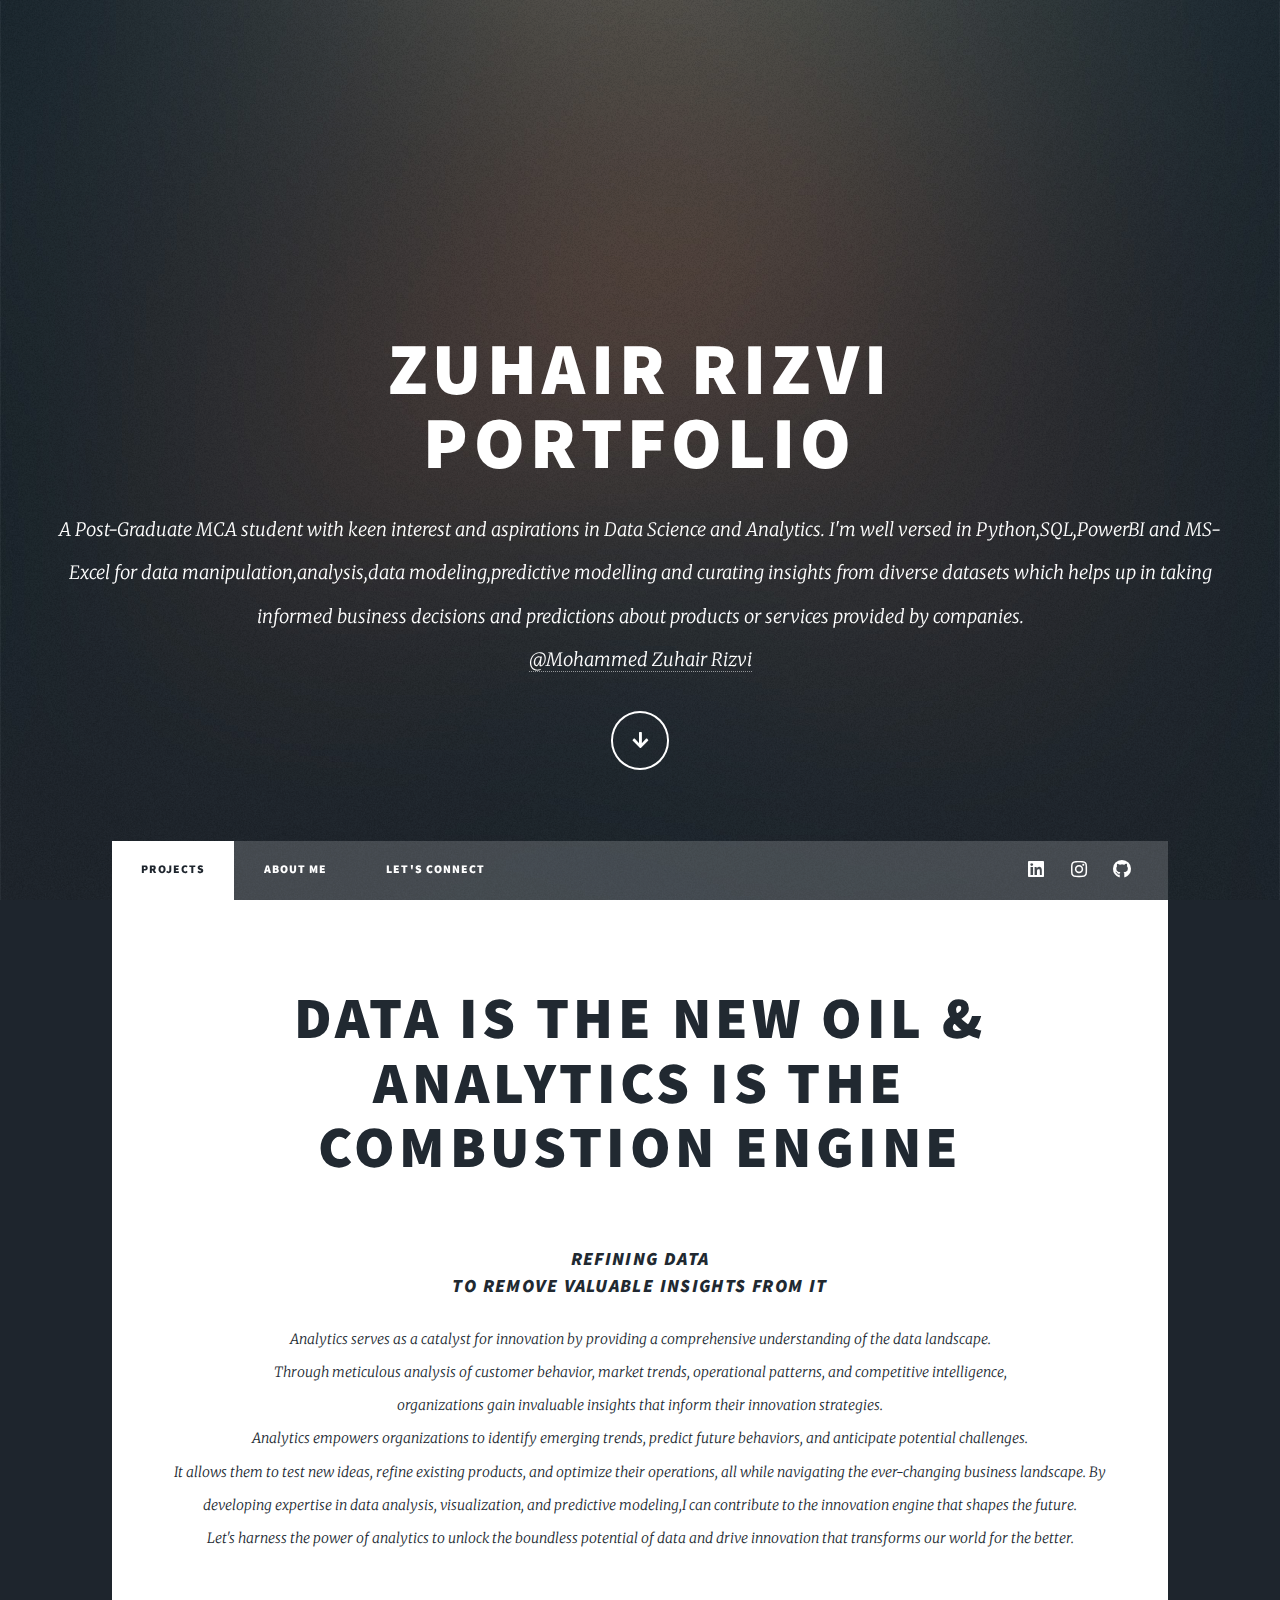
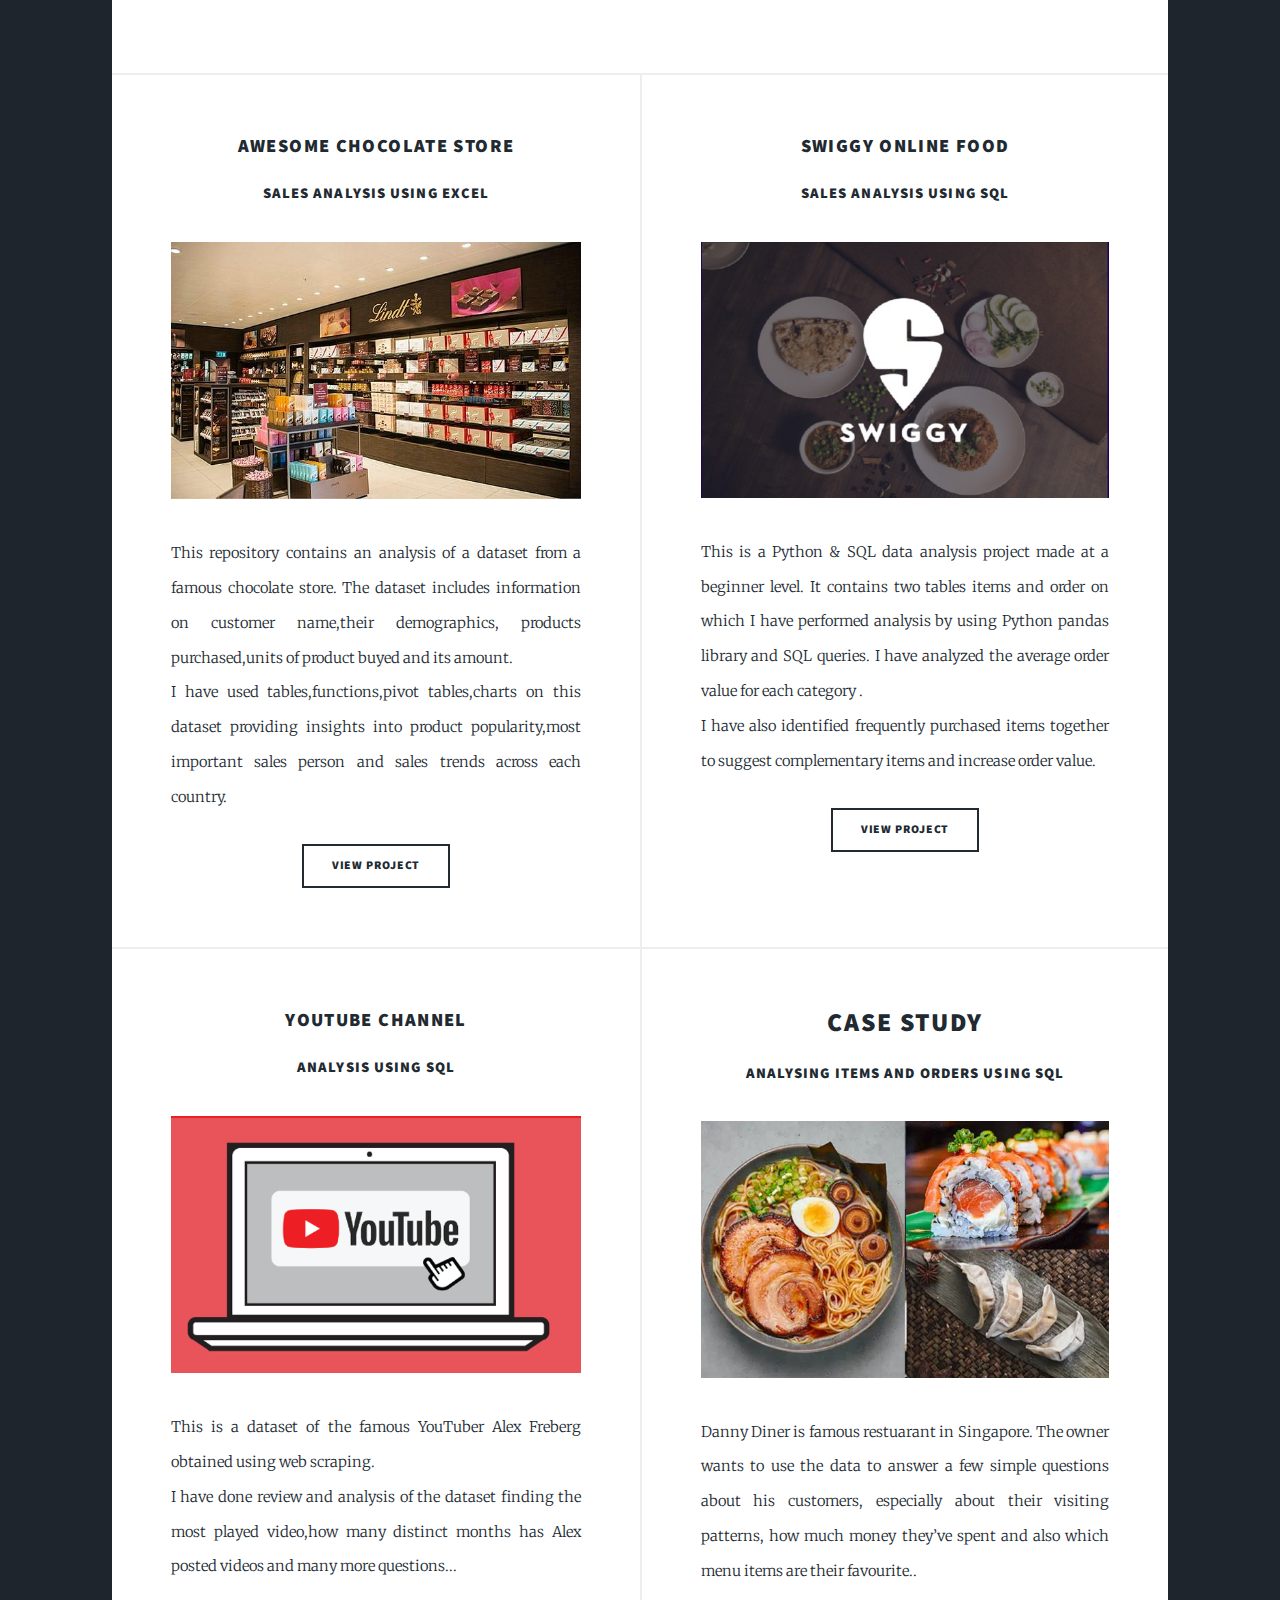
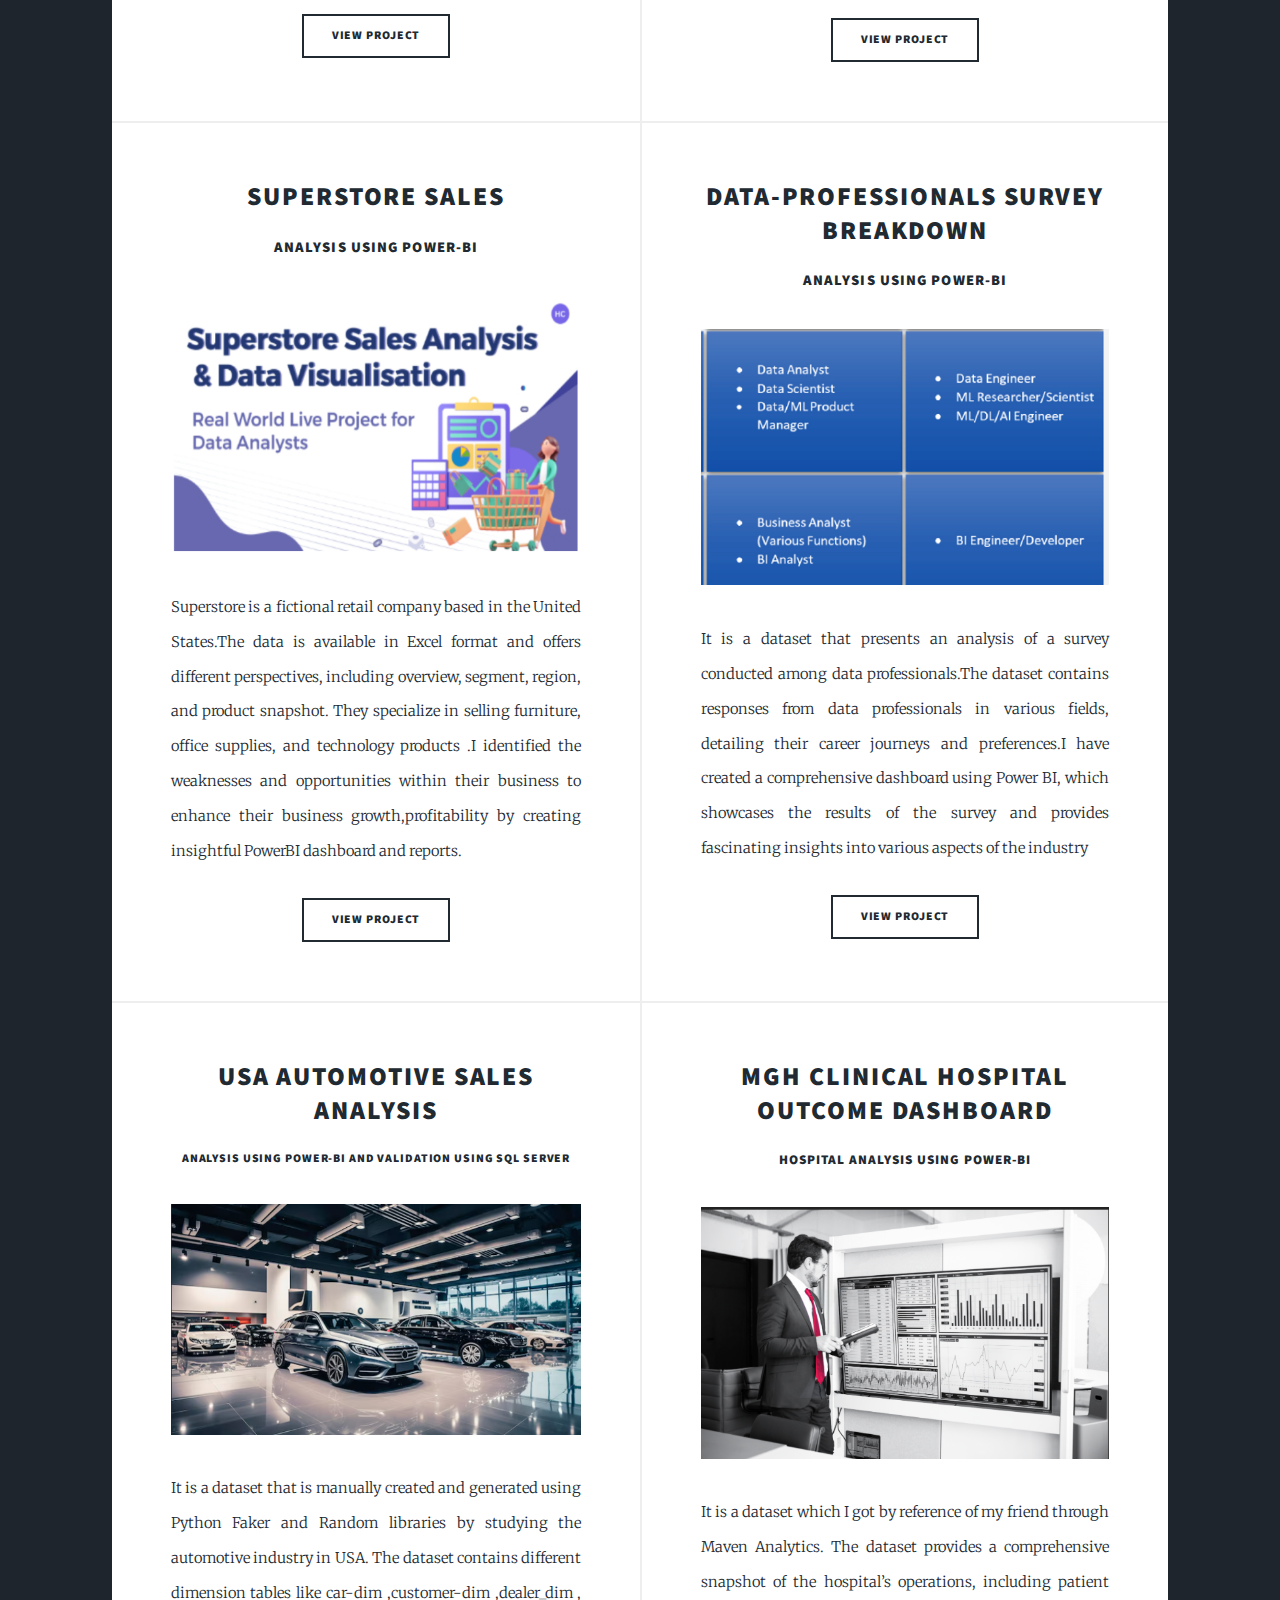
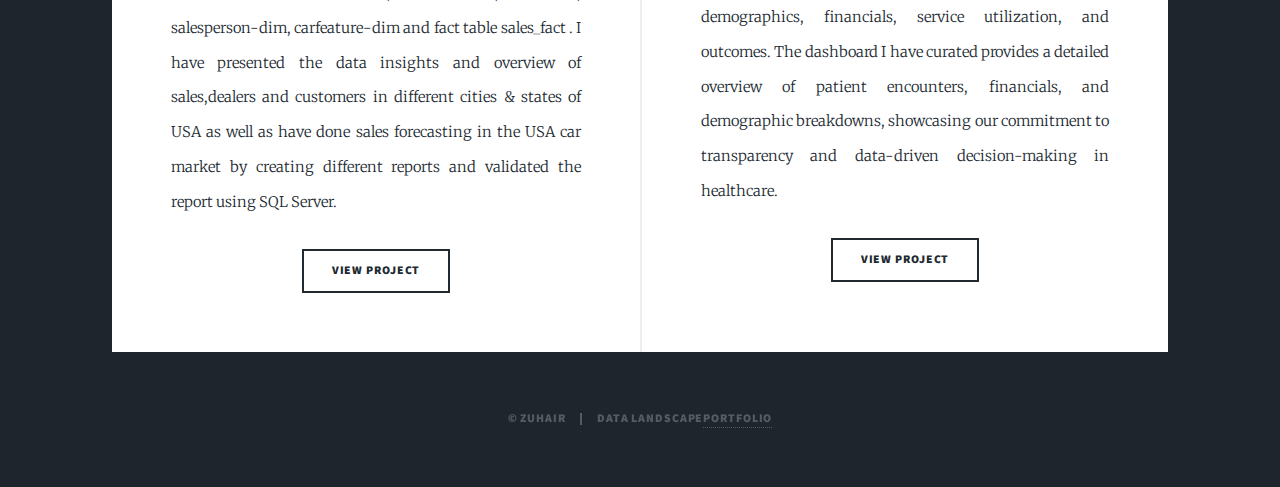
==== commit 12cf59ac: "Update index.html" ====
--- a/index.html
+++ b/index.html
@@ -149,7 +149,7 @@
 										<h6>Analysis using Power-BI and validation using SQL Server</h6>
 									</header>
 									<a href="https://github.com/mzohair18/data-aspirants_survey" class="image fit"><img src="images/car_sales.png" alt="" /></a>
-									<p>It is a dataset that is manually created and generated using Python Faker and Random libraries by studying the automotive industry in USA. It dataset contains different dimension tables like car-dim ,customer-dim ,dealer_dim , salesperson-dim, carfeature-dim and fact table sales_fact . I have presented the data insight and described the overview of sales,dealers and customers in different cities & states of USA as well as have done sales forecasting in the USA car market by created different reports and validated the report using SQL Server.</p>
+									<p>It is a dataset that is manually created and generated using Python Faker and Random libraries by studying the automotive industry in USA. The dataset contains different dimension tables like car-dim ,customer-dim ,dealer_dim , salesperson-dim, carfeature-dim and fact table sales_fact . I have presented the data insights and overview of sales,dealers and customers in different cities & states of USA as well as have done sales forecasting in the USA car market by creating different reports and validated the report using SQL Server.</p>
 									<ul class="actions special">
 										<li><a href="https://app.powerbi.com/view?r=eyJrIjoiZjdjOGNkZDQtNWQxMS00YTcwLTgwZmEtOTM4NzhjYzNiODgwIiwidCI6IjBlMDM4ZDY2LTFmZTEtNGRhMS1iNjdiLTEyYTViNDJjNGJhOCJ9" class="button">View Project</a></li>
 									</ul>
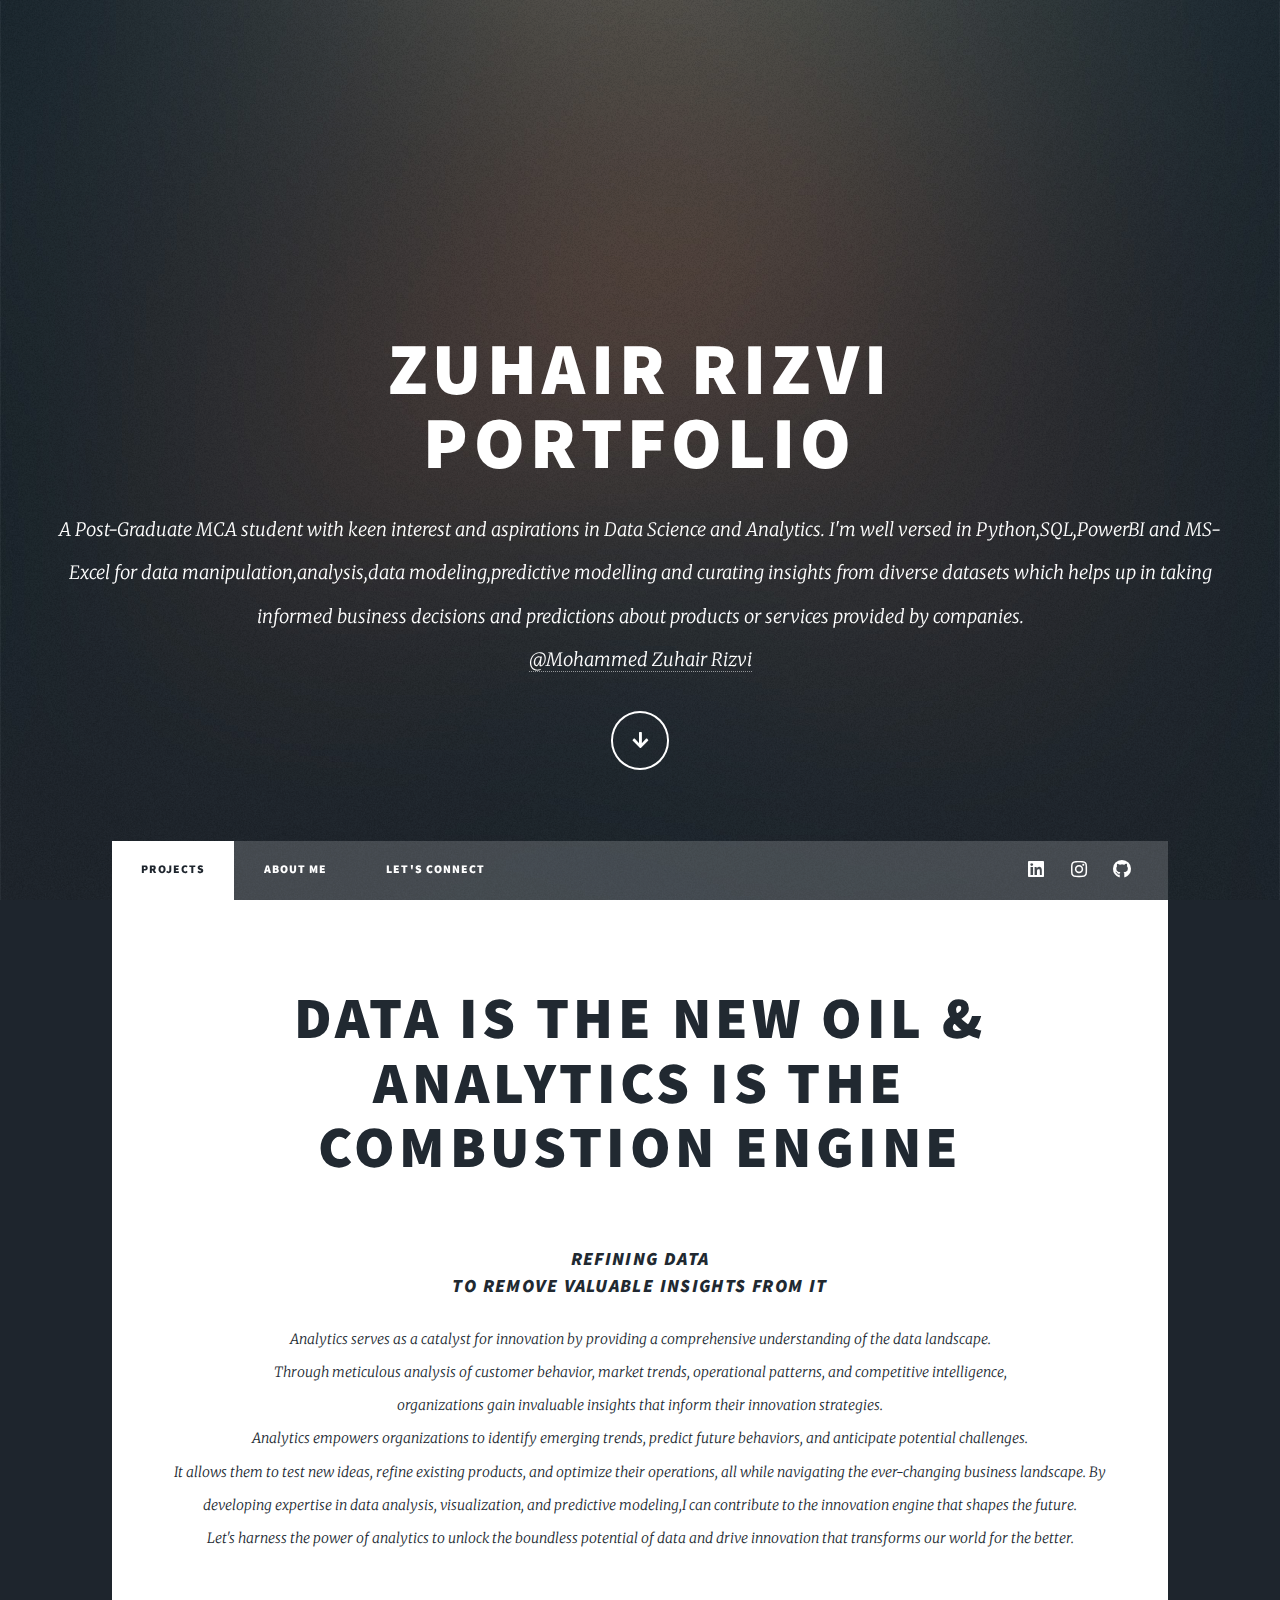
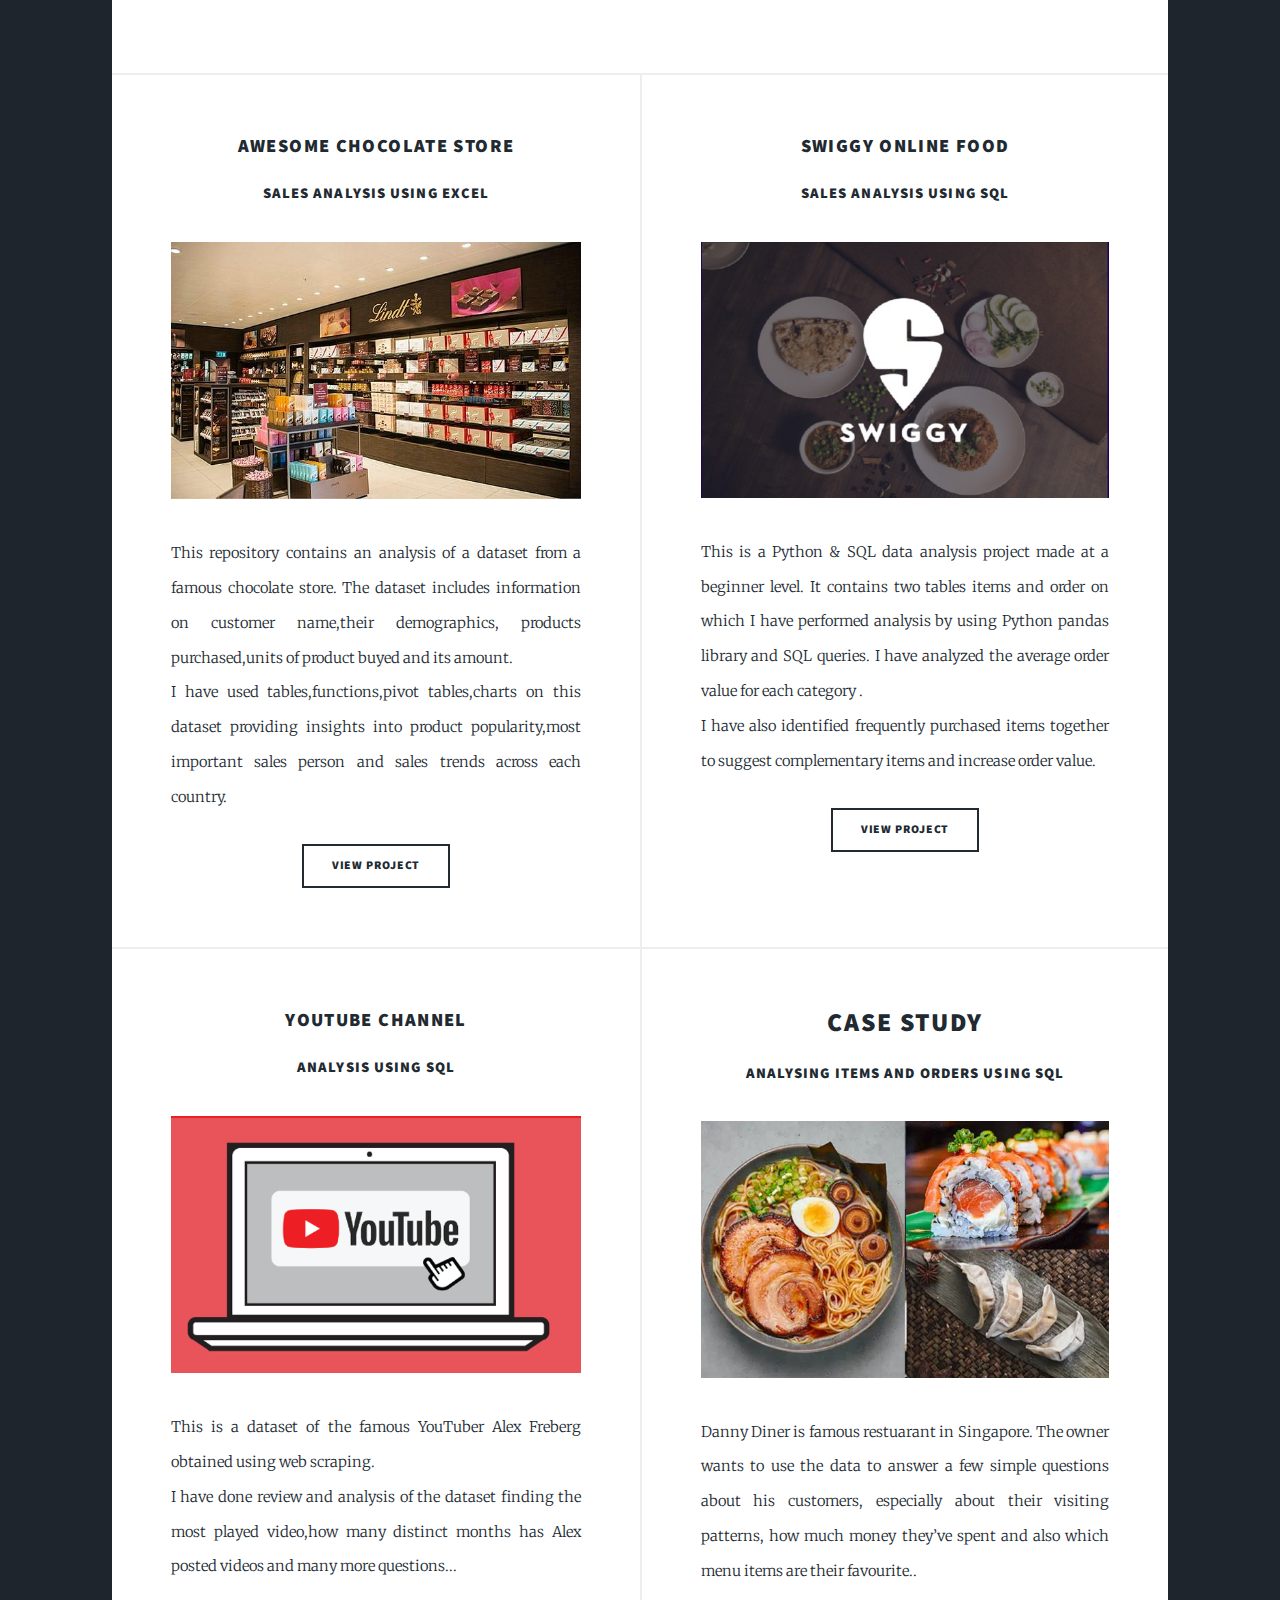
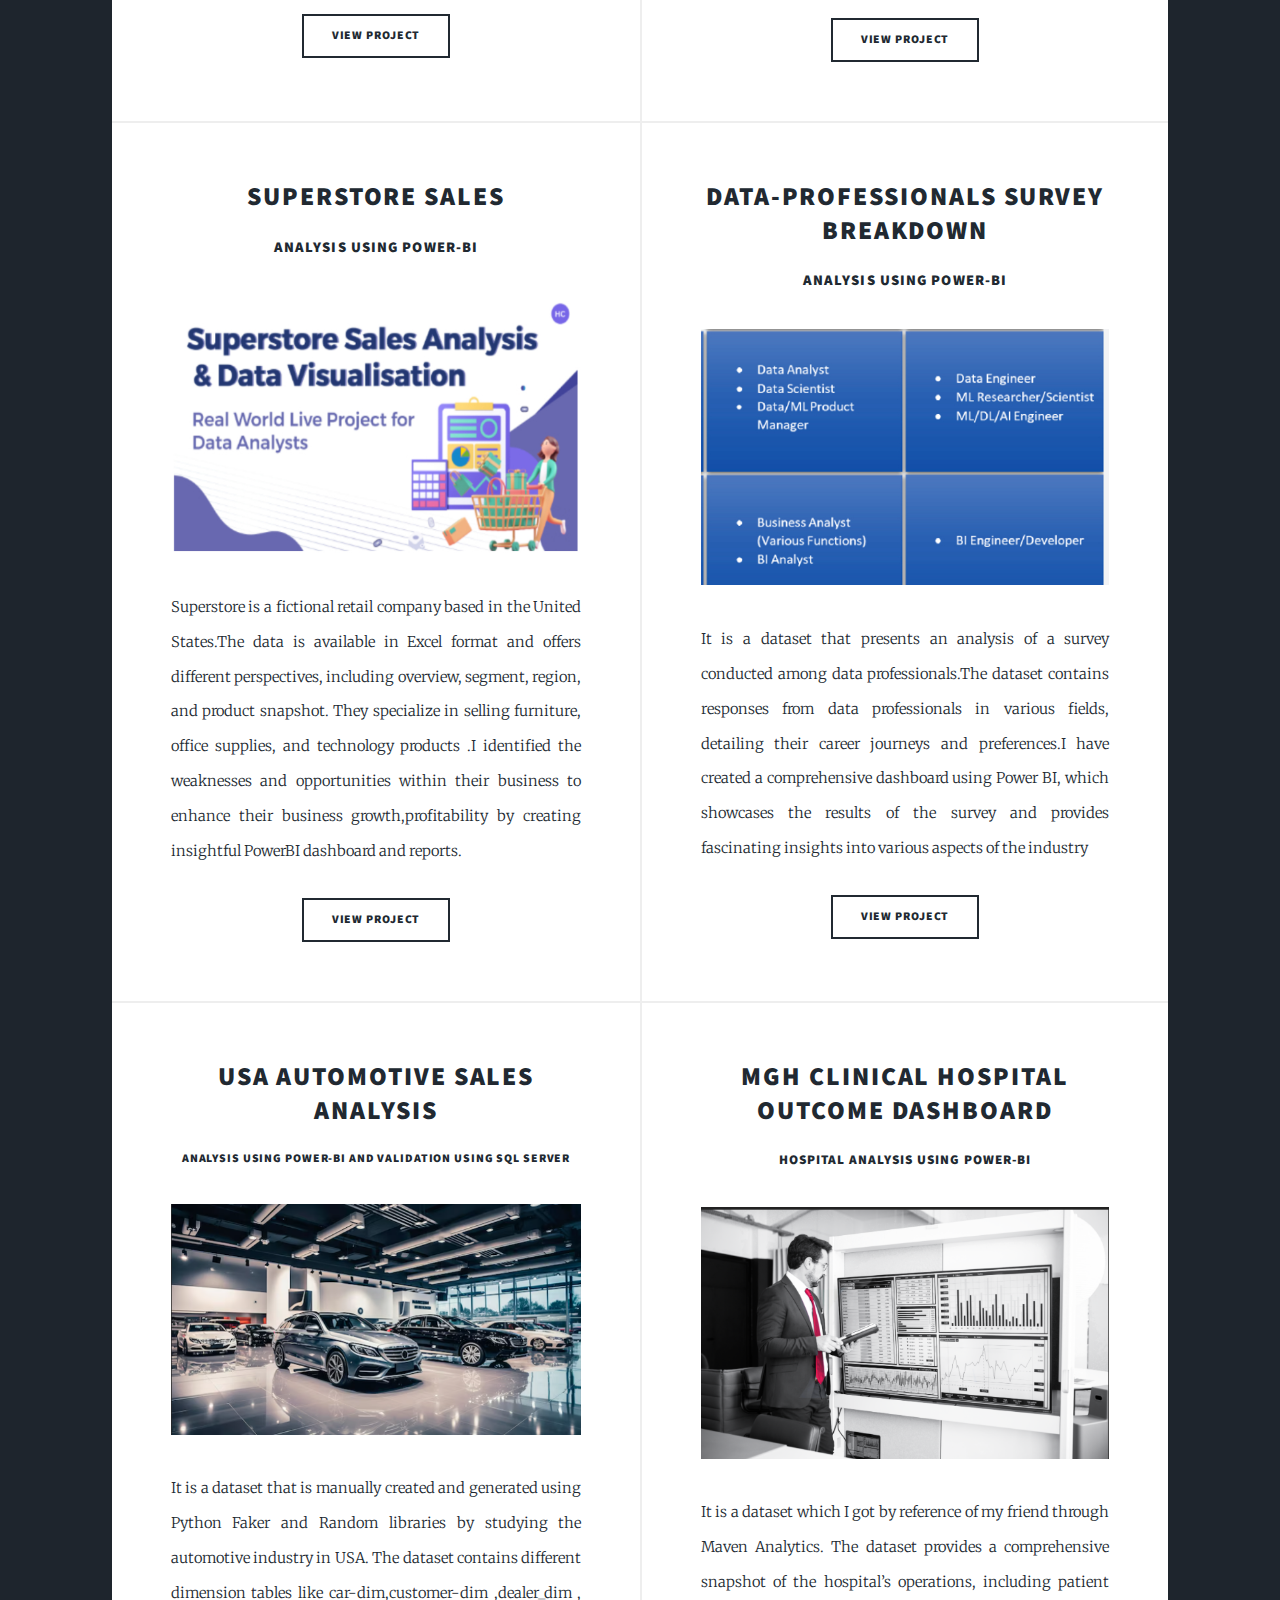
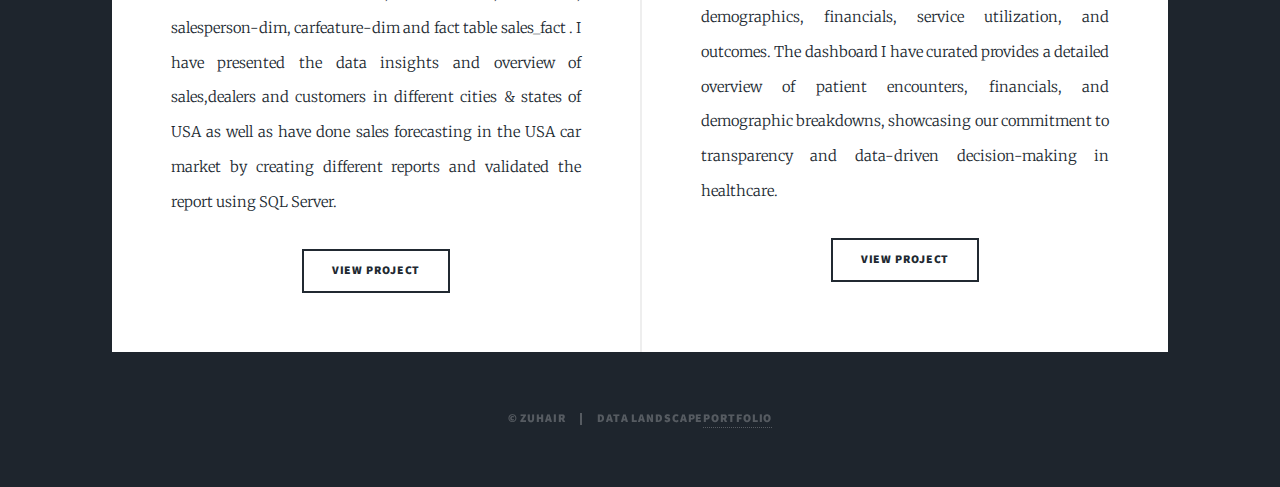
==== commit 47506bfb: "Update index.html" ====
--- a/index.html
+++ b/index.html
@@ -149,7 +149,7 @@
 										<h6>Analysis using Power-BI and validation using SQL Server</h6>
 									</header>
 									<a href="https://github.com/mzohair18/data-aspirants_survey" class="image fit"><img src="images/car_sales.png" alt="" /></a>
-									<p>It is a dataset that is manually created and generated using Python Faker and Random libraries by studying the automotive industry in USA. The dataset contains different dimension tables like car-dim ,customer-dim ,dealer_dim , salesperson-dim, carfeature-dim and fact table sales_fact . I have presented the data insights and overview of sales,dealers and customers in different cities & states of USA as well as have done sales forecasting in the USA car market by creating different reports and validated the report using SQL Server.</p>
+									<p>It is a dataset that is manually created and generated using Python Faker and Random libraries by studying the automotive industry in USA. The dataset contains different dimension tables like car-dim,customer-dim ,dealer_dim , salesperson-dim, carfeature-dim and fact table sales_fact . I have presented the data insights and overview of sales,dealers and customers in different cities & states of USA as well as have done sales forecasting in the USA car market by creating different reports and validated the report using SQL Server.</p>
 									<ul class="actions special">
 										<li><a href="https://app.powerbi.com/view?r=eyJrIjoiZjdjOGNkZDQtNWQxMS00YTcwLTgwZmEtOTM4NzhjYzNiODgwIiwidCI6IjBlMDM4ZDY2LTFmZTEtNGRhMS1iNjdiLTEyYTViNDJjNGJhOCJ9" class="button">View Project</a></li>
 									</ul>
